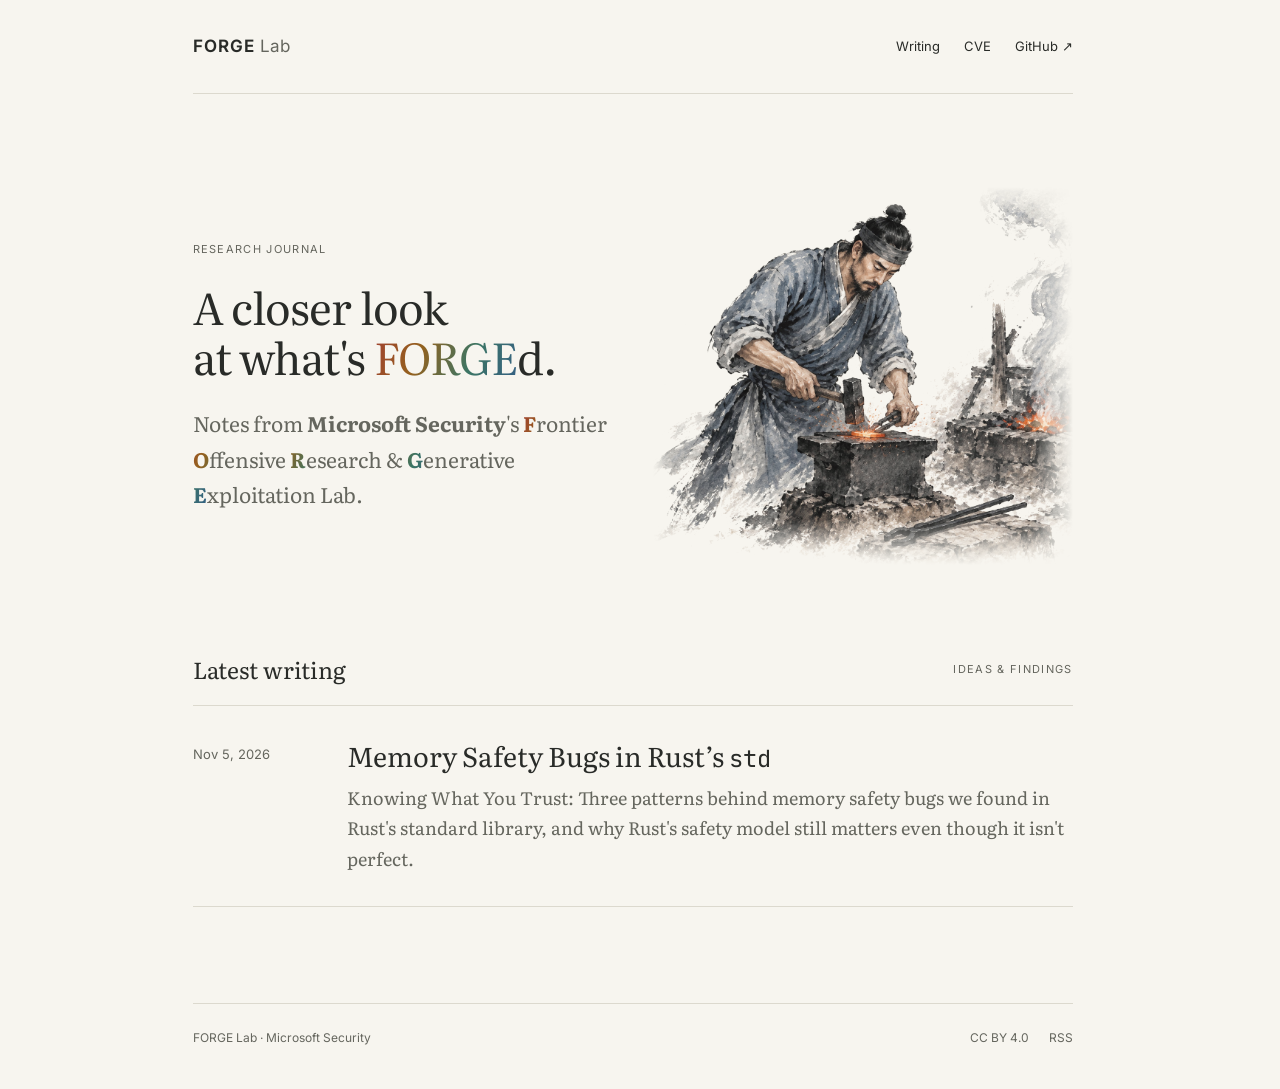
==== index.html @ 56154078 "Publish Hugo blog" ====
<!doctype html><html lang=en-us><head><meta charset=utf-8><meta name=viewport content="width=device-width,initial-scale=1"><title>FORGE Lab</title><meta name=description content="Research notes from Microsoft's Frontier Offensive Research & Generative Exploitation Lab."><link rel=canonical href=https://forge-blog.github.io/><meta property="og:title" content="FORGE Lab"><meta property="og:description" content="Research notes from Microsoft's Frontier Offensive Research & Generative Exploitation Lab."><meta property="og:type" content="website"><meta property="og:url" content="https://forge-blog.github.io/"><meta property="og:site_name" content="FORGE Lab"><meta property="og:image" content="https://forge-blog.github.io/images/forge.png"><meta property="og:image:type" content="image/png"><meta property="og:image:width" content="1200"><meta property="og:image:height" content="630"><meta property="og:image:alt" content="Colorful FORGE lettering beside an ink-and-wash painting of an artisan forging glowing metal."><meta name=twitter:card content="summary_large_image"><meta name=twitter:title content="FORGE Lab"><meta name=twitter:description content="Research notes from Microsoft's Frontier Offensive Research & Generative Exploitation Lab."><meta name=twitter:image content="https://forge-blog.github.io/images/forge.png"><meta name=twitter:image:alt content="Colorful FORGE lettering beside an ink-and-wash painting of an artisan forging glowing metal."><link rel=alternate type=application/rss+xml title="FORGE Lab" href=https://forge-blog.github.io/index.xml><link rel=preload href=/fonts/literata-latin-opsz-normal.woff2 as=font type=font/woff2 crossorigin><link rel=stylesheet href=/css/main.min.133855bdc9a995652f1a53cb645a8c8bb16f726063dc8134429685e6f828b4ff.css integrity="sha256-EzhVvcmplWUvGlPLZFqMi7FvcmBj3IE0QpaF5vgotP8="><meta name=generator content="Hugo 0.168.0"></head><body><a class=skip-link href=#main>Skip to content</a><div class=site><header class=site-header><a class=wordmark href=/ aria-label="FORGE Lab home">FORGE<span> Lab</span></a><nav aria-label="Main navigation"><a href=/posts/>Writing</a>
<a href=https://github.com/microsoft/forge-lab/blob/main/cve/cve.json aria-label="View CVE data on GitHub">CVE</a>
<a href=https://github.com/microsoft/forge-lab>GitHub <span aria-hidden=true>↗</span></a></nav></header><main id=main><section class=intro aria-labelledby=intro-title><div class=intro-copy><p class=eyebrow>Research journal</p><h1 id=intro-title>A closer look<br>at what's <span class=forged-word><span class=forged-accent>FORGE</span>d.</span></h1><p class=lede>Notes from <strong>Microsoft Security</strong>'s <span class=forged-accent>F</span>rontier <span class=forged-accent>O</span>ffensive <span class=forged-accent>R</span>esearch &
<span class=forged-accent>G</span>enerative <span class=forged-accent>E</span>xploitation Lab.</p></div><figure class=hero-artwork><div class=hero-artwork-frame data-ink-landscape><div class=forge-canvas><img class=forge-original src=/images/goryeo-forge-cutout_hu_98c9d7e5db81b15.webp srcset="/images/goryeo-forge-cutout_hu_98c9d7e5db81b15.webp 880w, /images/goryeo-forge-cutout_hu_d5f578030ef8feab.webp 1536w" sizes="(max-width: 600px) calc(135vw - 64.8px), (max-width: 760px) calc(135vw - 108px), (max-width: 960px) calc(67.5vw - 81px), 567px" width=1536 height=1024 alt="Goryeo-inspired ink-and-wash illustration of an artisan forging glowing metal beside a charcoal hearth." fetchpriority=high><div class=forge-scene aria-hidden=true><img class="forge-piece forge-piece-paper" src=/images/forge-cutout-layers/paper.acbd1e7e05901ce9d7af4a3ba81d753b1b2687f3eb4ee0a9e3a350464bcfe10c.webp width=1536 height=1024 alt data-depth=0 data-turn=0 data-ease=180 style="transform-origin:50% 50%" draggable=false>
<img class="forge-piece forge-piece-smoke" src=/images/forge-cutout-layers/smoke.20034c106d60c0d6a7ec66d412ad4ab4d5e51dcc7a03ff9589fec0efef9fb79c.webp width=1536 height=1024 alt data-depth=20 data-turn=-4 data-ease=560 style="transform-origin:80% 60%" draggable=false>
<img class="forge-piece forge-piece-hearth" src=/images/forge-cutout-layers/hearth.9763e409f0b742df9ee49e53575b55c272ff609d99c4b0514ec3165b95b27393.webp width=1536 height=1024 alt data-depth=2 data-turn=0 data-ease=200 style="transform-origin:80% 70%" draggable=false>
<img class="forge-piece forge-piece-foreground" src=/images/forge-cutout-layers/foreground.7bf519e1259902a5a5decfe9044cb2b8ff9ede3532ffd55ca2c9fefbaf793695.webp width=1536 height=1024 alt data-depth=4 data-turn=0.2 data-ease=160 style="transform-origin:52% 85%" draggable=false><div class=forge-rig data-depth=3 data-turn=0.4 data-ease=220 style="transform-origin:39% 70%"><img class="forge-piece forge-piece-artisan" src=/images/forge-cutout-layers/artisan.19609eb313fe0c6171b5fff6ccab23105f4fe3c1727af1dad358687d56bac697.webp width=1536 height=1024 alt data-depth=0 data-turn=0 data-ease=95 style="transform-origin:36.85% 53.5%" draggable=false>
<img class="forge-piece forge-piece-hammer-underpaint" src=/images/forge-cutout-layers/hammer-underpaint.c1f389c34bd3b0f27e4aceddc502bada90993a6366d7aab672c4b686193d6135.webp width=1536 height=1024 alt data-depth=0 data-turn=0 data-ease=95 style="transform-origin:36.85% 53.5%" draggable=false>
<img class="forge-piece forge-piece-hammer" src=/images/forge-cutout-layers/hammer.189d9d5e3720ab8bb010acb61f63e65cf7b594b8d000cc62c3085c32be4caf27.webp width=1536 height=1024 alt data-depth=0 data-turn=24 data-ease=95 style="transform-origin:36.85% 53.5%" draggable=false></div></div><svg class="forge-layers" viewBox="0 0 1536 1024" aria-hidden="true"><defs><radialGradient id="forge-heat"><stop stop-color="#f8b25b" stop-opacity=".5"/><stop offset="1" stop-color="#df7134" stop-opacity="0"/></radialGradient><linearGradient id="forge-flame-wash" x1="0" y1="1" x2="0" y2="0"><stop stop-color="#f8d28a" stop-opacity=".85"/><stop offset=".45" stop-color="#e99445" stop-opacity=".7"/><stop offset="1" stop-color="#b35c34" stop-opacity=".15"/></linearGradient></defs><g data-depth="2"><g class="forge-heat"><ellipse cx="756" cy="671" rx="84" ry="28" fill="url(#forge-heat)"/><ellipse cx="1223" cy="643" rx="96" ry="45" fill="url(#forge-heat)"/></g><g class="forge-flames" fill="url(#forge-flame-wash)"><path class="forge-flame" d="M1178 652c-15-13-3-24 0-33s-3-15-2-22c18 14 8 23 14 32s11 16 6 24z" style="transform-origin:1187px 652px"/><path class="forge-flame" d="M1202 653c-15-23 19-28 7-59 25 21 3 33 15 43 3-7 9-10 10-19 13 22 3 31-4 37z" style="transform-origin:1217px 653px"/><path class="forge-flame" d="M1240 652c-8-16 17-22 9-42 23 19 1 31 16 42z" style="transform-origin:1252px 652px"/></g></g><g data-depth="24" data-drift="-1.2"><g class="forge-smoke" fill="none" stroke="#847e70" stroke-linecap="round"><path d="M1242 560c-24-33 33-49 14-83s-25-37-4-67" stroke-width="7" opacity=".14"/><path d="M1262 551c19-33-10-47 8-77s26-35 16-59" stroke-width="4" opacity=".12"/></g></g><g data-depth="32" data-drift="-1.5"><g class="forge-sparks" fill="#c96f35"><circle cx="776" cy="633" r="3" opacity=".75"/><circle cx="802" cy="611" r="2.5" opacity=".65"/><circle cx="828" cy="586" r="2" opacity=".6"/><circle cx="734" cy="621" r="2" opacity=".55"/><circle cx="1195" cy="604" r="2.5" opacity=".65"/><circle cx="1239" cy="586" r="2" opacity=".6"/></g></g><g data-depth="4" data-turn=".2" data-ease="160" style="transform-origin:52% 85%"><ellipse class="forge-strike-flash" cx="756" cy="671" rx="76" ry="35" fill="url(#forge-heat)"/><g class="forge-burst" stroke-linecap="round"/></g></svg></div></div></figure></section><section class=writing aria-labelledby=writing-title><div class=section-heading><h2 id=writing-title>Latest writing</h2><span class=eyebrow>Ideas & findings</span></div><ul class=post-list><li><time datetime=2026-11-05>Nov 5, 2026</time><div><h2><a href=/posts/rust-std-memory-safety/>Memory Safety Bugs in Rust’s <code>std</code></a></h2><p>Knowing What You Trust: Three patterns behind memory safety bugs we found in Rust's standard library, and why Rust's safety model still matters even though it isn't perfect.</p></div></li></ul></section><script src=/js/ink-landscape.min.88a31b642de6fbfcbd6294afa0492c24c23c09e62ae69a5534d155561a08fcb4.js integrity="sha256-iKMbZC3m+/y9YpSvoEksJMI8CeYq5ppVNNFVVhoI/LQ=" defer></script></main><footer class=site-footer><span>FORGE Lab <span aria-hidden=true>·</span> Microsoft Security</span><div><a href=https://github.com/microsoft/forge-lab/blob/main/LICENSE>CC BY 4.0</a>
<a href=/index.xml>RSS</a></div></footer></div></body></html>
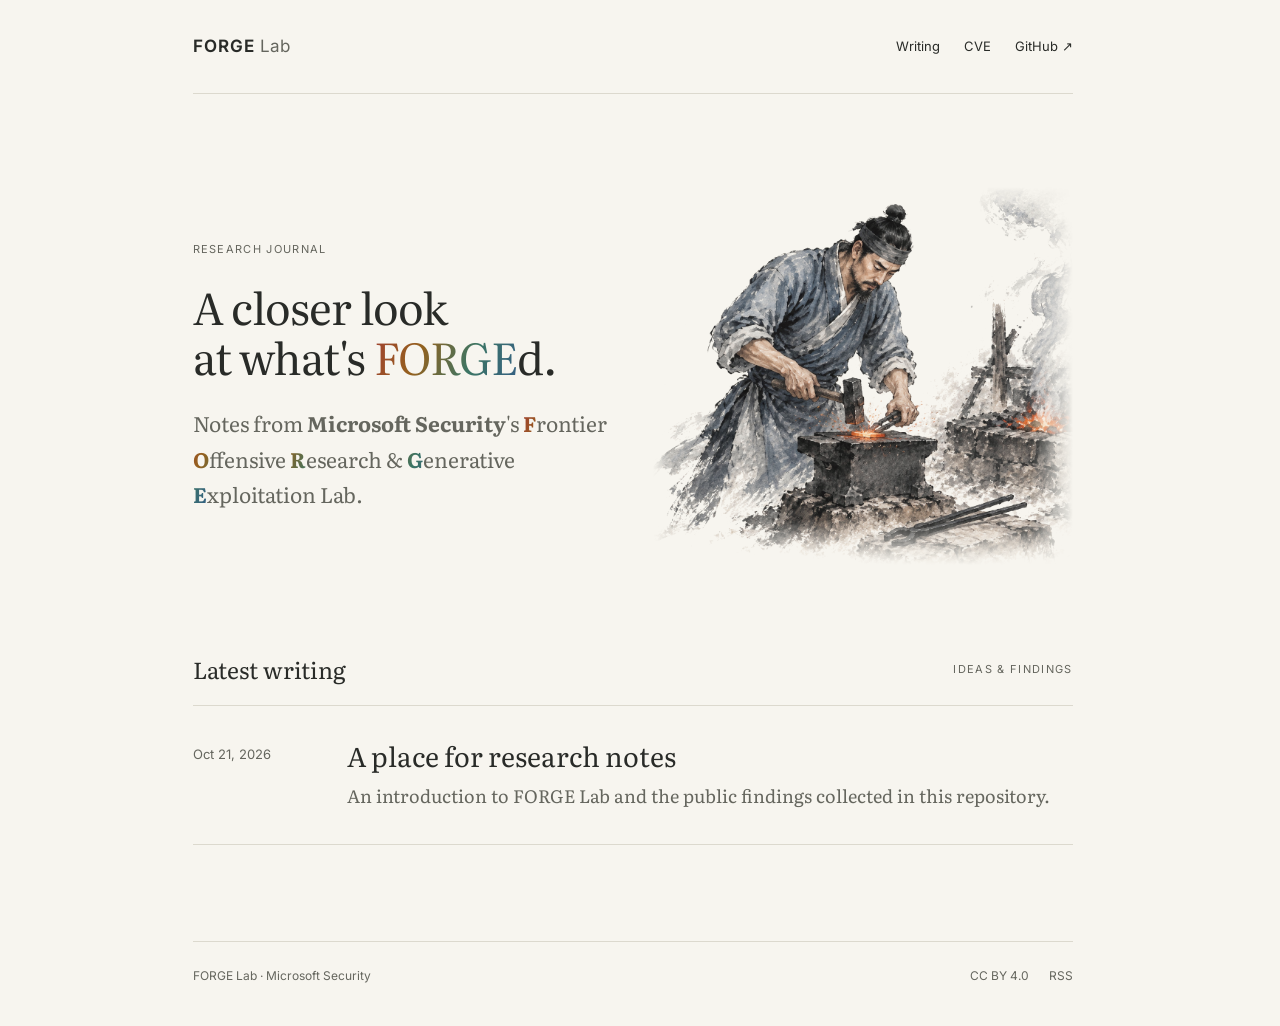
==== commit 3c4f9502: "Publish Hugo blog" ====
--- a/index.html
+++ b/index.html
@@ -1,4 +1,4 @@
-<!doctype html><html lang=en-us><head><meta charset=utf-8><meta name=viewport content="width=device-width,initial-scale=1"><title>FORGE Lab</title><meta name=description content="Research notes from Microsoft's Frontier Offensive Research & Generative Exploitation Lab."><link rel=canonical href=https://forge-blog.github.io/><meta property="og:title" content="FORGE Lab"><meta property="og:description" content="Research notes from Microsoft's Frontier Offensive Research & Generative Exploitation Lab."><meta property="og:type" content="website"><meta property="og:url" content="https://forge-blog.github.io/"><meta property="og:site_name" content="FORGE Lab"><meta property="og:image" content="https://forge-blog.github.io/images/forge.png"><meta property="og:image:type" content="image/png"><meta property="og:image:width" content="1200"><meta property="og:image:height" content="630"><meta property="og:image:alt" content="Colorful FORGE lettering beside an ink-and-wash painting of an artisan forging glowing metal."><meta name=twitter:card content="summary_large_image"><meta name=twitter:title content="FORGE Lab"><meta name=twitter:description content="Research notes from Microsoft's Frontier Offensive Research & Generative Exploitation Lab."><meta name=twitter:image content="https://forge-blog.github.io/images/forge.png"><meta name=twitter:image:alt content="Colorful FORGE lettering beside an ink-and-wash painting of an artisan forging glowing metal."><link rel=alternate type=application/rss+xml title="FORGE Lab" href=https://forge-blog.github.io/index.xml><link rel=preload href=/fonts/literata-latin-opsz-normal.woff2 as=font type=font/woff2 crossorigin><link rel=stylesheet href=/css/main.min.133855bdc9a995652f1a53cb645a8c8bb16f726063dc8134429685e6f828b4ff.css integrity="sha256-EzhVvcmplWUvGlPLZFqMi7FvcmBj3IE0QpaF5vgotP8="><meta name=generator content="Hugo 0.168.0"></head><body><a class=skip-link href=#main>Skip to content</a><div class=site><header class=site-header><a class=wordmark href=/ aria-label="FORGE Lab home">FORGE<span> Lab</span></a><nav aria-label="Main navigation"><a href=/posts/>Writing</a>
+<!doctype html><html lang=en-us><head><meta charset=utf-8><meta name=viewport content="width=device-width,initial-scale=1"><title>FORGE Lab</title><meta name=description content="Research notes from Microsoft's Frontier Offensive Research & Generative Exploitation Lab."><link rel=canonical href=https://forge-blog.github.io/><link rel=icon href=/favicon.ico sizes="16x16 32x32 48x48"><link rel=icon href=/favicon.svg type=image/svg+xml sizes=any><meta property="og:title" content="FORGE Lab"><meta property="og:description" content="Research notes from Microsoft's Frontier Offensive Research & Generative Exploitation Lab."><meta property="og:type" content="website"><meta property="og:url" content="https://forge-blog.github.io/"><meta property="og:site_name" content="FORGE Lab"><meta property="og:image" content="https://forge-blog.github.io/images/forge.png"><meta property="og:image:type" content="image/png"><meta property="og:image:width" content="1200"><meta property="og:image:height" content="630"><meta property="og:image:alt" content="Colorful FORGE lettering beside an ink-and-wash painting of an artisan forging glowing metal."><meta name=twitter:card content="summary_large_image"><meta name=twitter:title content="FORGE Lab"><meta name=twitter:description content="Research notes from Microsoft's Frontier Offensive Research & Generative Exploitation Lab."><meta name=twitter:image content="https://forge-blog.github.io/images/forge.png"><meta name=twitter:image:alt content="Colorful FORGE lettering beside an ink-and-wash painting of an artisan forging glowing metal."><link rel=alternate type=application/rss+xml title="FORGE Lab" href=https://forge-blog.github.io/index.xml><link rel=preload href=/fonts/literata-latin-opsz-normal.woff2 as=font type=font/woff2 crossorigin><link rel=stylesheet href=/css/main.min.133855bdc9a995652f1a53cb645a8c8bb16f726063dc8134429685e6f828b4ff.css integrity="sha256-EzhVvcmplWUvGlPLZFqMi7FvcmBj3IE0QpaF5vgotP8="><meta name=generator content="Hugo 0.168.0"></head><body><a class=skip-link href=#main>Skip to content</a><div class=site><header class=site-header><a class=wordmark href=/ aria-label="FORGE Lab home">FORGE<span> Lab</span></a><nav aria-label="Main navigation"><a href=/posts/>Writing</a>
 <a href=https://github.com/microsoft/forge-lab/blob/main/cve/cve.json aria-label="View CVE data on GitHub">CVE</a>
 <a href=https://github.com/microsoft/forge-lab>GitHub <span aria-hidden=true>↗</span></a></nav></header><main id=main><section class=intro aria-labelledby=intro-title><div class=intro-copy><p class=eyebrow>Research journal</p><h1 id=intro-title>A closer look<br>at what's <span class=forged-word><span class=forged-accent>FORGE</span>d.</span></h1><p class=lede>Notes from <strong>Microsoft Security</strong>'s <span class=forged-accent>F</span>rontier <span class=forged-accent>O</span>ffensive <span class=forged-accent>R</span>esearch &
 <span class=forged-accent>G</span>enerative <span class=forged-accent>E</span>xploitation Lab.</p></div><figure class=hero-artwork><div class=hero-artwork-frame data-ink-landscape><div class=forge-canvas><img class=forge-original src=/images/goryeo-forge-cutout_hu_98c9d7e5db81b15.webp srcset="/images/goryeo-forge-cutout_hu_98c9d7e5db81b15.webp 880w, /images/goryeo-forge-cutout_hu_d5f578030ef8feab.webp 1536w" sizes="(max-width: 600px) calc(135vw - 64.8px), (max-width: 760px) calc(135vw - 108px), (max-width: 960px) calc(67.5vw - 81px), 567px" width=1536 height=1024 alt="Goryeo-inspired ink-and-wash illustration of an artisan forging glowing metal beside a charcoal hearth." fetchpriority=high><div class=forge-scene aria-hidden=true><img class="forge-piece forge-piece-paper" src=/images/forge-cutout-layers/paper.acbd1e7e05901ce9d7af4a3ba81d753b1b2687f3eb4ee0a9e3a350464bcfe10c.webp width=1536 height=1024 alt data-depth=0 data-turn=0 data-ease=180 style="transform-origin:50% 50%" draggable=false>
@@ -6,5 +6,5 @@
 <img class="forge-piece forge-piece-hearth" src=/images/forge-cutout-layers/hearth.9763e409f0b742df9ee49e53575b55c272ff609d99c4b0514ec3165b95b27393.webp width=1536 height=1024 alt data-depth=2 data-turn=0 data-ease=200 style="transform-origin:80% 70%" draggable=false>
 <img class="forge-piece forge-piece-foreground" src=/images/forge-cutout-layers/foreground.7bf519e1259902a5a5decfe9044cb2b8ff9ede3532ffd55ca2c9fefbaf793695.webp width=1536 height=1024 alt data-depth=4 data-turn=0.2 data-ease=160 style="transform-origin:52% 85%" draggable=false><div class=forge-rig data-depth=3 data-turn=0.4 data-ease=220 style="transform-origin:39% 70%"><img class="forge-piece forge-piece-artisan" src=/images/forge-cutout-layers/artisan.19609eb313fe0c6171b5fff6ccab23105f4fe3c1727af1dad358687d56bac697.webp width=1536 height=1024 alt data-depth=0 data-turn=0 data-ease=95 style="transform-origin:36.85% 53.5%" draggable=false>
 <img class="forge-piece forge-piece-hammer-underpaint" src=/images/forge-cutout-layers/hammer-underpaint.c1f389c34bd3b0f27e4aceddc502bada90993a6366d7aab672c4b686193d6135.webp width=1536 height=1024 alt data-depth=0 data-turn=0 data-ease=95 style="transform-origin:36.85% 53.5%" draggable=false>
-<img class="forge-piece forge-piece-hammer" src=/images/forge-cutout-layers/hammer.189d9d5e3720ab8bb010acb61f63e65cf7b594b8d000cc62c3085c32be4caf27.webp width=1536 height=1024 alt data-depth=0 data-turn=24 data-ease=95 style="transform-origin:36.85% 53.5%" draggable=false></div></div><svg class="forge-layers" viewBox="0 0 1536 1024" aria-hidden="true"><defs><radialGradient id="forge-heat"><stop stop-color="#f8b25b" stop-opacity=".5"/><stop offset="1" stop-color="#df7134" stop-opacity="0"/></radialGradient><linearGradient id="forge-flame-wash" x1="0" y1="1" x2="0" y2="0"><stop stop-color="#f8d28a" stop-opacity=".85"/><stop offset=".45" stop-color="#e99445" stop-opacity=".7"/><stop offset="1" stop-color="#b35c34" stop-opacity=".15"/></linearGradient></defs><g data-depth="2"><g class="forge-heat"><ellipse cx="756" cy="671" rx="84" ry="28" fill="url(#forge-heat)"/><ellipse cx="1223" cy="643" rx="96" ry="45" fill="url(#forge-heat)"/></g><g class="forge-flames" fill="url(#forge-flame-wash)"><path class="forge-flame" d="M1178 652c-15-13-3-24 0-33s-3-15-2-22c18 14 8 23 14 32s11 16 6 24z" style="transform-origin:1187px 652px"/><path class="forge-flame" d="M1202 653c-15-23 19-28 7-59 25 21 3 33 15 43 3-7 9-10 10-19 13 22 3 31-4 37z" style="transform-origin:1217px 653px"/><path class="forge-flame" d="M1240 652c-8-16 17-22 9-42 23 19 1 31 16 42z" style="transform-origin:1252px 652px"/></g></g><g data-depth="24" data-drift="-1.2"><g class="forge-smoke" fill="none" stroke="#847e70" stroke-linecap="round"><path d="M1242 560c-24-33 33-49 14-83s-25-37-4-67" stroke-width="7" opacity=".14"/><path d="M1262 551c19-33-10-47 8-77s26-35 16-59" stroke-width="4" opacity=".12"/></g></g><g data-depth="32" data-drift="-1.5"><g class="forge-sparks" fill="#c96f35"><circle cx="776" cy="633" r="3" opacity=".75"/><circle cx="802" cy="611" r="2.5" opacity=".65"/><circle cx="828" cy="586" r="2" opacity=".6"/><circle cx="734" cy="621" r="2" opacity=".55"/><circle cx="1195" cy="604" r="2.5" opacity=".65"/><circle cx="1239" cy="586" r="2" opacity=".6"/></g></g><g data-depth="4" data-turn=".2" data-ease="160" style="transform-origin:52% 85%"><ellipse class="forge-strike-flash" cx="756" cy="671" rx="76" ry="35" fill="url(#forge-heat)"/><g class="forge-burst" stroke-linecap="round"/></g></svg></div></div></figure></section><section class=writing aria-labelledby=writing-title><div class=section-heading><h2 id=writing-title>Latest writing</h2><span class=eyebrow>Ideas & findings</span></div><ul class=post-list><li><time datetime=2026-11-05>Nov 5, 2026</time><div><h2><a href=/posts/rust-std-memory-safety/>Memory Safety Bugs in Rust’s <code>std</code></a></h2><p>Knowing What You Trust: Three patterns behind memory safety bugs we found in Rust's standard library, and why Rust's safety model still matters even though it isn't perfect.</p></div></li></ul></section><script src=/js/ink-landscape.min.88a31b642de6fbfcbd6294afa0492c24c23c09e62ae69a5534d155561a08fcb4.js integrity="sha256-iKMbZC3m+/y9YpSvoEksJMI8CeYq5ppVNNFVVhoI/LQ=" defer></script></main><footer class=site-footer><span>FORGE Lab <span aria-hidden=true>·</span> Microsoft Security</span><div><a href=https://github.com/microsoft/forge-lab/blob/main/LICENSE>CC BY 4.0</a>
+<img class="forge-piece forge-piece-hammer" src=/images/forge-cutout-layers/hammer.189d9d5e3720ab8bb010acb61f63e65cf7b594b8d000cc62c3085c32be4caf27.webp width=1536 height=1024 alt data-depth=0 data-turn=24 data-ease=95 style="transform-origin:36.85% 53.5%" draggable=false></div></div><svg class="forge-layers" viewBox="0 0 1536 1024" aria-hidden="true"><defs><radialGradient id="forge-heat"><stop stop-color="#f8b25b" stop-opacity=".5"/><stop offset="1" stop-color="#df7134" stop-opacity="0"/></radialGradient><linearGradient id="forge-flame-wash" x1="0" y1="1" x2="0" y2="0"><stop stop-color="#f8d28a" stop-opacity=".85"/><stop offset=".45" stop-color="#e99445" stop-opacity=".7"/><stop offset="1" stop-color="#b35c34" stop-opacity=".15"/></linearGradient></defs><g data-depth="2"><g class="forge-heat"><ellipse cx="756" cy="671" rx="84" ry="28" fill="url(#forge-heat)"/><ellipse cx="1223" cy="643" rx="96" ry="45" fill="url(#forge-heat)"/></g><g class="forge-flames" fill="url(#forge-flame-wash)"><path class="forge-flame" d="M1178 652c-15-13-3-24 0-33s-3-15-2-22c18 14 8 23 14 32s11 16 6 24z" style="transform-origin:1187px 652px"/><path class="forge-flame" d="M1202 653c-15-23 19-28 7-59 25 21 3 33 15 43 3-7 9-10 10-19 13 22 3 31-4 37z" style="transform-origin:1217px 653px"/><path class="forge-flame" d="M1240 652c-8-16 17-22 9-42 23 19 1 31 16 42z" style="transform-origin:1252px 652px"/></g></g><g data-depth="24" data-drift="-1.2"><g class="forge-smoke" fill="none" stroke="#847e70" stroke-linecap="round"><path d="M1242 560c-24-33 33-49 14-83s-25-37-4-67" stroke-width="7" opacity=".14"/><path d="M1262 551c19-33-10-47 8-77s26-35 16-59" stroke-width="4" opacity=".12"/></g></g><g data-depth="32" data-drift="-1.5"><g class="forge-sparks" fill="#c96f35"><circle cx="776" cy="633" r="3" opacity=".75"/><circle cx="802" cy="611" r="2.5" opacity=".65"/><circle cx="828" cy="586" r="2" opacity=".6"/><circle cx="734" cy="621" r="2" opacity=".55"/><circle cx="1195" cy="604" r="2.5" opacity=".65"/><circle cx="1239" cy="586" r="2" opacity=".6"/></g></g><g data-depth="4" data-turn=".2" data-ease="160" style="transform-origin:52% 85%"><ellipse class="forge-strike-flash" cx="756" cy="671" rx="76" ry="35" fill="url(#forge-heat)"/><g class="forge-burst" stroke-linecap="round"/></g></svg></div></div></figure></section><section class=writing aria-labelledby=writing-title><div class=section-heading><h2 id=writing-title>Latest writing</h2><span class=eyebrow>Ideas & findings</span></div><ul class=post-list><li><time datetime=2026-10-21>Oct 21, 2026</time><div><h2><a href=/posts/welcome/>A place for research notes</a></h2><p>An introduction to FORGE Lab and the public findings collected in this repository.</p></div></li></ul></section><script src=/js/ink-landscape.min.88a31b642de6fbfcbd6294afa0492c24c23c09e62ae69a5534d155561a08fcb4.js integrity="sha256-iKMbZC3m+/y9YpSvoEksJMI8CeYq5ppVNNFVVhoI/LQ=" defer></script></main><footer class=site-footer><span>FORGE Lab <span aria-hidden=true>·</span> Microsoft Security</span><div><a href=https://github.com/microsoft/forge-lab/blob/main/LICENSE>CC BY 4.0</a>
 <a href=/index.xml>RSS</a></div></footer></div></body></html>
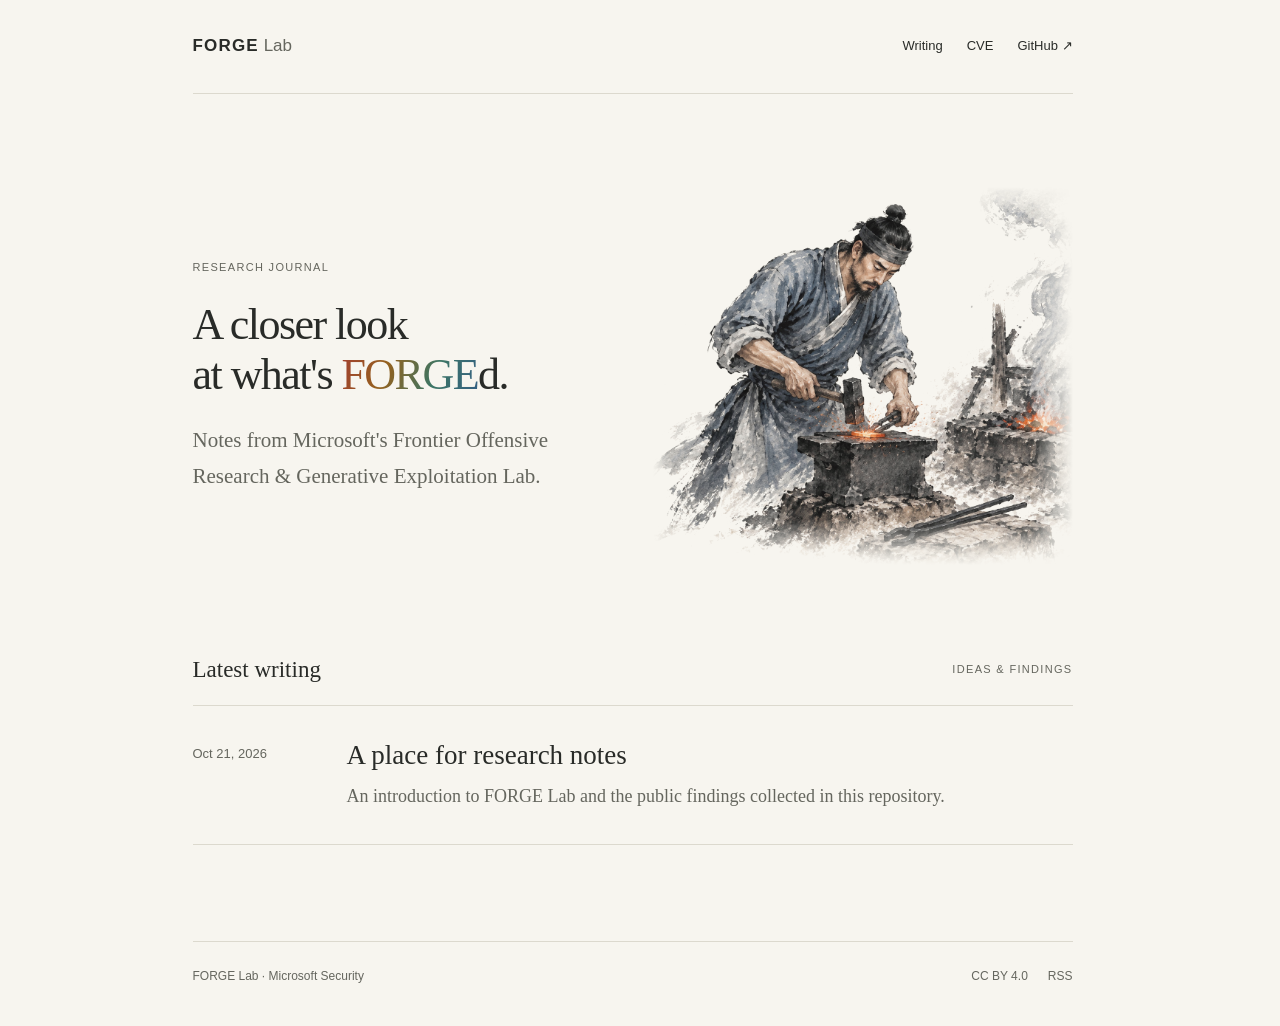
==== commit f381f4f7: "Publish Hugo blog" ====
--- a/index.html
+++ b/index.html
@@ -1,7 +1,7 @@
-<!doctype html><html lang=en-us><head><meta charset=utf-8><meta name=viewport content="width=device-width,initial-scale=1"><title>FORGE Lab</title><meta name=description content="Research notes from Microsoft's Frontier Offensive Research & Generative Exploitation Lab."><link rel=canonical href=https://forge-blog.github.io/><link rel=icon href=/favicon.ico sizes="16x16 32x32 48x48"><link rel=icon href=/favicon.svg type=image/svg+xml sizes=any><meta property="og:title" content="FORGE Lab"><meta property="og:description" content="Research notes from Microsoft's Frontier Offensive Research & Generative Exploitation Lab."><meta property="og:type" content="website"><meta property="og:url" content="https://forge-blog.github.io/"><meta property="og:site_name" content="FORGE Lab"><meta property="og:image" content="https://forge-blog.github.io/images/forge.png"><meta property="og:image:type" content="image/png"><meta property="og:image:width" content="1200"><meta property="og:image:height" content="630"><meta property="og:image:alt" content="Colorful FORGE lettering beside an ink-and-wash painting of an artisan forging glowing metal."><meta name=twitter:card content="summary_large_image"><meta name=twitter:title content="FORGE Lab"><meta name=twitter:description content="Research notes from Microsoft's Frontier Offensive Research & Generative Exploitation Lab."><meta name=twitter:image content="https://forge-blog.github.io/images/forge.png"><meta name=twitter:image:alt content="Colorful FORGE lettering beside an ink-and-wash painting of an artisan forging glowing metal."><link rel=alternate type=application/rss+xml title="FORGE Lab" href=https://forge-blog.github.io/index.xml><link rel=preload href=/fonts/literata-latin-opsz-normal.woff2 as=font type=font/woff2 crossorigin><link rel=stylesheet href=/css/main.min.133855bdc9a995652f1a53cb645a8c8bb16f726063dc8134429685e6f828b4ff.css integrity="sha256-EzhVvcmplWUvGlPLZFqMi7FvcmBj3IE0QpaF5vgotP8="><meta name=generator content="Hugo 0.168.0"></head><body><a class=skip-link href=#main>Skip to content</a><div class=site><header class=site-header><a class=wordmark href=/ aria-label="FORGE Lab home">FORGE<span> Lab</span></a><nav aria-label="Main navigation"><a href=/posts/>Writing</a>
+<!doctype html><html lang=en-us><head><meta charset=utf-8><meta name=viewport content="width=device-width,initial-scale=1"><title>FORGE Lab</title><meta name=description content="Research notes from Microsoft's Frontier Offensive Research & Generative Exploitation Lab."><link rel=canonical href=https://forge-blog.github.io/><link rel=alternate type=application/rss+xml title="FORGE Lab" href=https://forge-blog.github.io/index.xml><link rel=stylesheet href=/css/main.min.219016a015bd3dca916d922e9a66d3ca8cc1c7c65d5aaafb081655d4c695a2ee.css integrity="sha256-IZAWoBW9PcqRbZIummbTyozBx8ZdWqr7CBZV1MaVou4="><meta name=generator content="Hugo 0.168.0"></head><body><a class=skip-link href=#main>Skip to content</a><div class=site><header class=site-header><a class=wordmark href=/ aria-label="FORGE Lab home">FORGE<span> Lab</span></a><nav aria-label="Main navigation"><a href=/posts/>Writing</a>
 <a href=https://github.com/microsoft/forge-lab/blob/main/cve/cve.json aria-label="View CVE data on GitHub">CVE</a>
-<a href=https://github.com/microsoft/forge-lab>GitHub <span aria-hidden=true>↗</span></a></nav></header><main id=main><section class=intro aria-labelledby=intro-title><div class=intro-copy><p class=eyebrow>Research journal</p><h1 id=intro-title>A closer look<br>at what's <span class=forged-word><span class=forged-accent>FORGE</span>d.</span></h1><p class=lede>Notes from <strong>Microsoft Security</strong>'s <span class=forged-accent>F</span>rontier <span class=forged-accent>O</span>ffensive <span class=forged-accent>R</span>esearch &
-<span class=forged-accent>G</span>enerative <span class=forged-accent>E</span>xploitation Lab.</p></div><figure class=hero-artwork><div class=hero-artwork-frame data-ink-landscape><div class=forge-canvas><img class=forge-original src=/images/goryeo-forge-cutout_hu_98c9d7e5db81b15.webp srcset="/images/goryeo-forge-cutout_hu_98c9d7e5db81b15.webp 880w, /images/goryeo-forge-cutout_hu_d5f578030ef8feab.webp 1536w" sizes="(max-width: 600px) calc(135vw - 64.8px), (max-width: 760px) calc(135vw - 108px), (max-width: 960px) calc(67.5vw - 81px), 567px" width=1536 height=1024 alt="Goryeo-inspired ink-and-wash illustration of an artisan forging glowing metal beside a charcoal hearth." fetchpriority=high><div class=forge-scene aria-hidden=true><img class="forge-piece forge-piece-paper" src=/images/forge-cutout-layers/paper.acbd1e7e05901ce9d7af4a3ba81d753b1b2687f3eb4ee0a9e3a350464bcfe10c.webp width=1536 height=1024 alt data-depth=0 data-turn=0 data-ease=180 style="transform-origin:50% 50%" draggable=false>
+<a href=https://github.com/microsoft/forge-lab>GitHub <span aria-hidden=true>↗</span></a></nav></header><main id=main><section class=intro aria-labelledby=intro-title><div class=intro-copy><p class=eyebrow>Research journal</p><h1 id=intro-title>A closer look<br>at what's <span class=forged-word><span class=forged-accent>FORGE</span>d.</span></h1><p class=lede>Notes from Microsoft's Frontier Offensive Research &
+Generative Exploitation Lab.</p></div><figure class=hero-artwork><div class=hero-artwork-frame data-ink-landscape><div class=forge-canvas><img class=forge-original src=/images/goryeo-forge-cutout_hu_98c9d7e5db81b15.webp srcset="/images/goryeo-forge-cutout_hu_98c9d7e5db81b15.webp 880w, /images/goryeo-forge-cutout_hu_d5f578030ef8feab.webp 1536w" sizes="(max-width: 600px) calc(135vw - 64.8px), (max-width: 760px) calc(135vw - 108px), (max-width: 960px) calc(67.5vw - 81px), 567px" width=1536 height=1024 alt="Goryeo-inspired ink-and-wash illustration of an artisan forging glowing metal beside a charcoal hearth." fetchpriority=high><div class=forge-scene aria-hidden=true><img class="forge-piece forge-piece-paper" src=/images/forge-cutout-layers/paper.acbd1e7e05901ce9d7af4a3ba81d753b1b2687f3eb4ee0a9e3a350464bcfe10c.webp width=1536 height=1024 alt data-depth=0 data-turn=0 data-ease=180 style="transform-origin:50% 50%" draggable=false>
 <img class="forge-piece forge-piece-smoke" src=/images/forge-cutout-layers/smoke.20034c106d60c0d6a7ec66d412ad4ab4d5e51dcc7a03ff9589fec0efef9fb79c.webp width=1536 height=1024 alt data-depth=20 data-turn=-4 data-ease=560 style="transform-origin:80% 60%" draggable=false>
 <img class="forge-piece forge-piece-hearth" src=/images/forge-cutout-layers/hearth.9763e409f0b742df9ee49e53575b55c272ff609d99c4b0514ec3165b95b27393.webp width=1536 height=1024 alt data-depth=2 data-turn=0 data-ease=200 style="transform-origin:80% 70%" draggable=false>
 <img class="forge-piece forge-piece-foreground" src=/images/forge-cutout-layers/foreground.7bf519e1259902a5a5decfe9044cb2b8ff9ede3532ffd55ca2c9fefbaf793695.webp width=1536 height=1024 alt data-depth=4 data-turn=0.2 data-ease=160 style="transform-origin:52% 85%" draggable=false><div class=forge-rig data-depth=3 data-turn=0.4 data-ease=220 style="transform-origin:39% 70%"><img class="forge-piece forge-piece-artisan" src=/images/forge-cutout-layers/artisan.19609eb313fe0c6171b5fff6ccab23105f4fe3c1727af1dad358687d56bac697.webp width=1536 height=1024 alt data-depth=0 data-turn=0 data-ease=95 style="transform-origin:36.85% 53.5%" draggable=false>
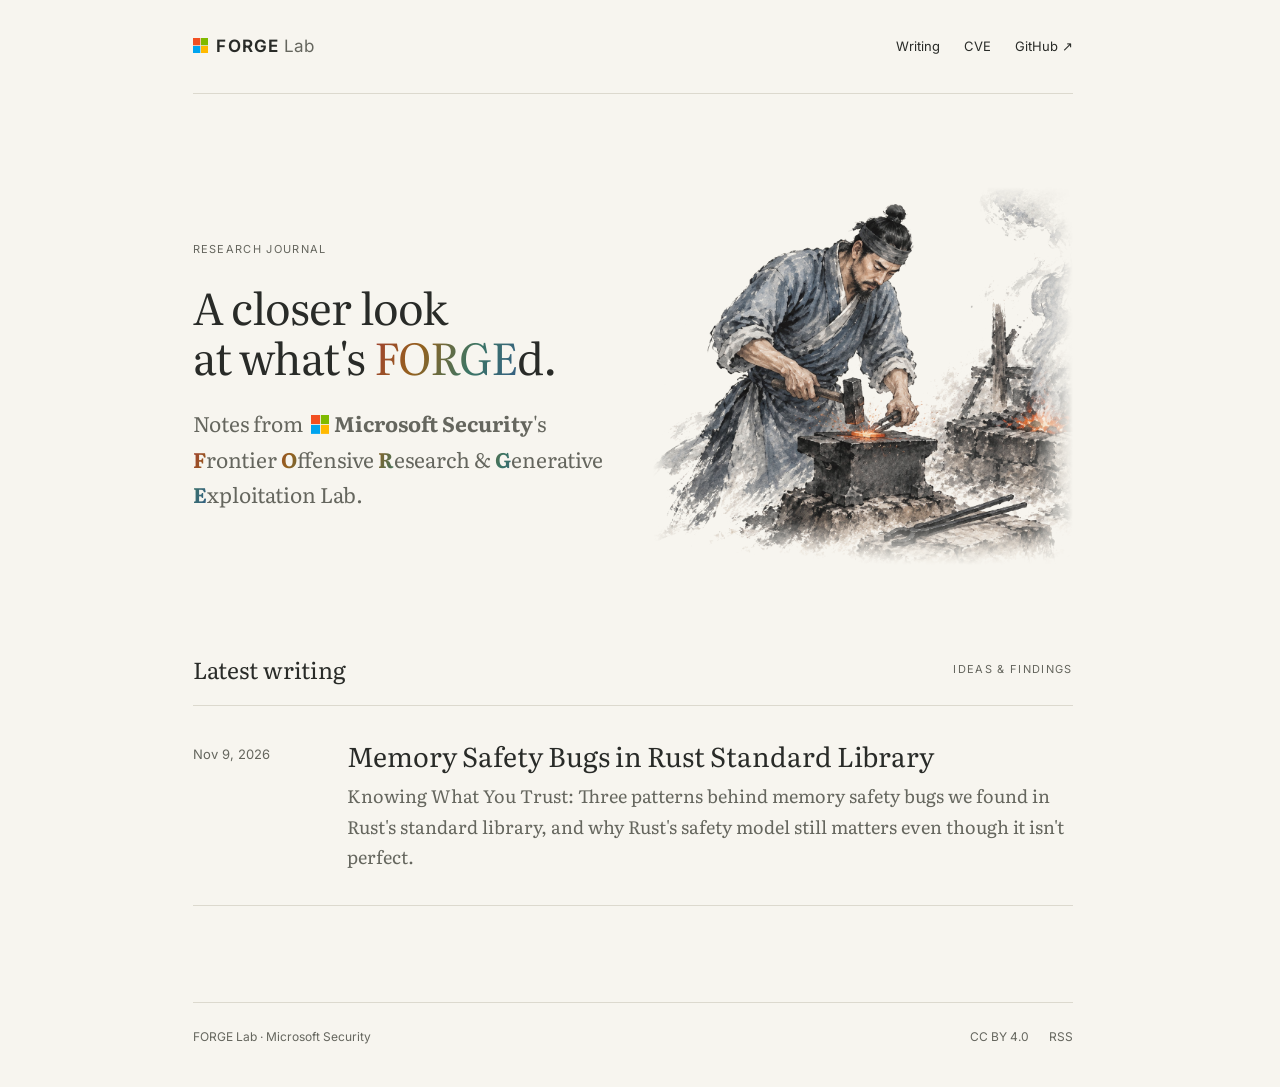
==== commit 06fff37f: "Publish Hugo blog" ====
--- a/index.html
+++ b/index.html
@@ -1,10 +1,11 @@
-<!doctype html><html lang=en-us><head><meta charset=utf-8><meta name=viewport content="width=device-width,initial-scale=1"><title>FORGE Lab</title><meta name=description content="Research notes from Microsoft's Frontier Offensive Research & Generative Exploitation Lab."><link rel=canonical href=https://forge-blog.github.io/><link rel=alternate type=application/rss+xml title="FORGE Lab" href=https://forge-blog.github.io/index.xml><link rel=stylesheet href=/css/main.min.219016a015bd3dca916d922e9a66d3ca8cc1c7c65d5aaafb081655d4c695a2ee.css integrity="sha256-IZAWoBW9PcqRbZIummbTyozBx8ZdWqr7CBZV1MaVou4="><meta name=generator content="Hugo 0.168.0"></head><body><a class=skip-link href=#main>Skip to content</a><div class=site><header class=site-header><a class=wordmark href=/ aria-label="FORGE Lab home">FORGE<span> Lab</span></a><nav aria-label="Main navigation"><a href=/posts/>Writing</a>
+<!doctype html><html lang=en-us><head><meta charset=utf-8><meta name=viewport content="width=device-width,initial-scale=1"><title>FORGE Lab</title><meta name=description content="Research notes from Microsoft's Frontier Offensive Research & Generative Exploitation Lab."><link rel=canonical href=https://forge-blog.github.io/><link rel=icon href=/favicon.ico sizes="16x16 32x32 48x48"><link rel=icon href=/favicon.svg type=image/svg+xml sizes=any><meta property="og:title" content="FORGE Lab"><meta property="og:description" content="Research notes from Microsoft's Frontier Offensive Research & Generative Exploitation Lab."><meta property="og:type" content="website"><meta property="og:url" content="https://forge-blog.github.io/"><meta property="og:site_name" content="FORGE Lab"><meta property="og:image" content="https://forge-blog.github.io/images/forge.png"><meta property="og:image:type" content="image/png"><meta property="og:image:width" content="1200"><meta property="og:image:height" content="630"><meta property="og:image:alt" content="Colorful FORGE lettering beside an ink-and-wash painting of an artisan forging glowing metal."><meta name=twitter:card content="summary_large_image"><meta name=twitter:title content="FORGE Lab"><meta name=twitter:description content="Research notes from Microsoft's Frontier Offensive Research & Generative Exploitation Lab."><meta name=twitter:image content="https://forge-blog.github.io/images/forge.png"><meta name=twitter:image:alt content="Colorful FORGE lettering beside an ink-and-wash painting of an artisan forging glowing metal."><link rel=alternate type=application/rss+xml title="FORGE Lab" href=https://forge-blog.github.io/index.xml><link rel=preload href=/fonts/literata-latin-opsz-normal.woff2 as=font type=font/woff2 crossorigin><link rel=stylesheet href=/css/main.min.6b3446ae4c02c73ff0435b36d918fc8d1e6ddf36005171779b54e2d062aebd97.css integrity="sha256-azRGrkwCxz/wQ1s22Rj8jR5t3zYAUXF3m1Ti0GKuvZc="><meta name=generator content="Hugo 0.168.0"></head><body><a class=skip-link href=#main>Skip to content</a><div class=site><header class=site-header><a class=wordmark href=/ aria-label="FORGE Lab home"><svg class="microsoft-logo" viewBox="0 0 23 23" width="23" height="23" aria-hidden="true" focusable="false"><path fill="#f25022" d="M0 0h11v11H0z"/><path fill="#7fba00" d="M12 0h11v11H12z"/><path fill="#00a4ef" d="M0 12h11v11H0z"/><path fill="#ffb900" d="M12 12h11v11H12z"/></svg>
+FORGE<span> Lab</span></a><nav aria-label="Main navigation"><a href=/posts/>Writing</a>
 <a href=https://github.com/microsoft/forge-lab/blob/main/cve/cve.json aria-label="View CVE data on GitHub">CVE</a>
-<a href=https://github.com/microsoft/forge-lab>GitHub <span aria-hidden=true>↗</span></a></nav></header><main id=main><section class=intro aria-labelledby=intro-title><div class=intro-copy><p class=eyebrow>Research journal</p><h1 id=intro-title>A closer look<br>at what's <span class=forged-word><span class=forged-accent>FORGE</span>d.</span></h1><p class=lede>Notes from Microsoft's Frontier Offensive Research &
-Generative Exploitation Lab.</p></div><figure class=hero-artwork><div class=hero-artwork-frame data-ink-landscape><div class=forge-canvas><img class=forge-original src=/images/goryeo-forge-cutout_hu_98c9d7e5db81b15.webp srcset="/images/goryeo-forge-cutout_hu_98c9d7e5db81b15.webp 880w, /images/goryeo-forge-cutout_hu_d5f578030ef8feab.webp 1536w" sizes="(max-width: 600px) calc(135vw - 64.8px), (max-width: 760px) calc(135vw - 108px), (max-width: 960px) calc(67.5vw - 81px), 567px" width=1536 height=1024 alt="Goryeo-inspired ink-and-wash illustration of an artisan forging glowing metal beside a charcoal hearth." fetchpriority=high><div class=forge-scene aria-hidden=true><img class="forge-piece forge-piece-paper" src=/images/forge-cutout-layers/paper.acbd1e7e05901ce9d7af4a3ba81d753b1b2687f3eb4ee0a9e3a350464bcfe10c.webp width=1536 height=1024 alt data-depth=0 data-turn=0 data-ease=180 style="transform-origin:50% 50%" draggable=false>
+<a href=https://github.com/microsoft/forge-lab>GitHub <span aria-hidden=true>↗</span></a></nav></header><main id=main><section class=intro aria-labelledby=intro-title><div class=intro-copy><p class=eyebrow>Research journal</p><h1 id=intro-title>A closer look<br>at what's <span class=forged-word><span class=forged-accent>FORGE</span>d.</span></h1><p class=lede>Notes from&nbsp;&nbsp;<span class=microsoft-name><svg class="microsoft-logo" viewBox="0 0 23 23" width="23" height="23" aria-hidden="true" focusable="false"><path fill="#f25022" d="M0 0h11v11H0z"/><path fill="#7fba00" d="M12 0h11v11H12z"/><path fill="#00a4ef" d="M0 12h11v11H0z"/><path fill="#ffb900" d="M12 12h11v11H12z"/></svg><strong>Microsoft Security</strong>'s</span> <span class=forged-accent>F</span>rontier <span class=forged-accent>O</span>ffensive <span class=forged-accent>R</span>esearch &
+<span class=forged-accent>G</span>enerative <span class=forged-accent>E</span>xploitation Lab.</p></div><figure class=hero-artwork><div class=hero-artwork-frame data-ink-landscape><div class=forge-canvas><img class=forge-original src=/images/goryeo-forge-cutout_hu_98c9d7e5db81b15.webp srcset="/images/goryeo-forge-cutout_hu_98c9d7e5db81b15.webp 880w, /images/goryeo-forge-cutout_hu_d5f578030ef8feab.webp 1536w" sizes="(max-width: 600px) calc(135vw - 64.8px), (max-width: 760px) calc(135vw - 108px), (max-width: 960px) calc(67.5vw - 81px), 567px" width=1536 height=1024 alt="Goryeo-inspired ink-and-wash illustration of an artisan forging glowing metal beside a charcoal hearth." fetchpriority=high><div class=forge-scene aria-hidden=true><img class="forge-piece forge-piece-paper" src=/images/forge-cutout-layers/paper.acbd1e7e05901ce9d7af4a3ba81d753b1b2687f3eb4ee0a9e3a350464bcfe10c.webp width=1536 height=1024 alt data-depth=0 data-turn=0 data-ease=180 style="transform-origin:50% 50%" draggable=false>
 <img class="forge-piece forge-piece-smoke" src=/images/forge-cutout-layers/smoke.20034c106d60c0d6a7ec66d412ad4ab4d5e51dcc7a03ff9589fec0efef9fb79c.webp width=1536 height=1024 alt data-depth=20 data-turn=-4 data-ease=560 style="transform-origin:80% 60%" draggable=false>
 <img class="forge-piece forge-piece-hearth" src=/images/forge-cutout-layers/hearth.9763e409f0b742df9ee49e53575b55c272ff609d99c4b0514ec3165b95b27393.webp width=1536 height=1024 alt data-depth=2 data-turn=0 data-ease=200 style="transform-origin:80% 70%" draggable=false>
 <img class="forge-piece forge-piece-foreground" src=/images/forge-cutout-layers/foreground.7bf519e1259902a5a5decfe9044cb2b8ff9ede3532ffd55ca2c9fefbaf793695.webp width=1536 height=1024 alt data-depth=4 data-turn=0.2 data-ease=160 style="transform-origin:52% 85%" draggable=false><div class=forge-rig data-depth=3 data-turn=0.4 data-ease=220 style="transform-origin:39% 70%"><img class="forge-piece forge-piece-artisan" src=/images/forge-cutout-layers/artisan.19609eb313fe0c6171b5fff6ccab23105f4fe3c1727af1dad358687d56bac697.webp width=1536 height=1024 alt data-depth=0 data-turn=0 data-ease=95 style="transform-origin:36.85% 53.5%" draggable=false>
 <img class="forge-piece forge-piece-hammer-underpaint" src=/images/forge-cutout-layers/hammer-underpaint.c1f389c34bd3b0f27e4aceddc502bada90993a6366d7aab672c4b686193d6135.webp width=1536 height=1024 alt data-depth=0 data-turn=0 data-ease=95 style="transform-origin:36.85% 53.5%" draggable=false>
-<img class="forge-piece forge-piece-hammer" src=/images/forge-cutout-layers/hammer.189d9d5e3720ab8bb010acb61f63e65cf7b594b8d000cc62c3085c32be4caf27.webp width=1536 height=1024 alt data-depth=0 data-turn=24 data-ease=95 style="transform-origin:36.85% 53.5%" draggable=false></div></div><svg class="forge-layers" viewBox="0 0 1536 1024" aria-hidden="true"><defs><radialGradient id="forge-heat"><stop stop-color="#f8b25b" stop-opacity=".5"/><stop offset="1" stop-color="#df7134" stop-opacity="0"/></radialGradient><linearGradient id="forge-flame-wash" x1="0" y1="1" x2="0" y2="0"><stop stop-color="#f8d28a" stop-opacity=".85"/><stop offset=".45" stop-color="#e99445" stop-opacity=".7"/><stop offset="1" stop-color="#b35c34" stop-opacity=".15"/></linearGradient></defs><g data-depth="2"><g class="forge-heat"><ellipse cx="756" cy="671" rx="84" ry="28" fill="url(#forge-heat)"/><ellipse cx="1223" cy="643" rx="96" ry="45" fill="url(#forge-heat)"/></g><g class="forge-flames" fill="url(#forge-flame-wash)"><path class="forge-flame" d="M1178 652c-15-13-3-24 0-33s-3-15-2-22c18 14 8 23 14 32s11 16 6 24z" style="transform-origin:1187px 652px"/><path class="forge-flame" d="M1202 653c-15-23 19-28 7-59 25 21 3 33 15 43 3-7 9-10 10-19 13 22 3 31-4 37z" style="transform-origin:1217px 653px"/><path class="forge-flame" d="M1240 652c-8-16 17-22 9-42 23 19 1 31 16 42z" style="transform-origin:1252px 652px"/></g></g><g data-depth="24" data-drift="-1.2"><g class="forge-smoke" fill="none" stroke="#847e70" stroke-linecap="round"><path d="M1242 560c-24-33 33-49 14-83s-25-37-4-67" stroke-width="7" opacity=".14"/><path d="M1262 551c19-33-10-47 8-77s26-35 16-59" stroke-width="4" opacity=".12"/></g></g><g data-depth="32" data-drift="-1.5"><g class="forge-sparks" fill="#c96f35"><circle cx="776" cy="633" r="3" opacity=".75"/><circle cx="802" cy="611" r="2.5" opacity=".65"/><circle cx="828" cy="586" r="2" opacity=".6"/><circle cx="734" cy="621" r="2" opacity=".55"/><circle cx="1195" cy="604" r="2.5" opacity=".65"/><circle cx="1239" cy="586" r="2" opacity=".6"/></g></g><g data-depth="4" data-turn=".2" data-ease="160" style="transform-origin:52% 85%"><ellipse class="forge-strike-flash" cx="756" cy="671" rx="76" ry="35" fill="url(#forge-heat)"/><g class="forge-burst" stroke-linecap="round"/></g></svg></div></div></figure></section><section class=writing aria-labelledby=writing-title><div class=section-heading><h2 id=writing-title>Latest writing</h2><span class=eyebrow>Ideas & findings</span></div><ul class=post-list><li><time datetime=2026-10-21>Oct 21, 2026</time><div><h2><a href=/posts/welcome/>A place for research notes</a></h2><p>An introduction to FORGE Lab and the public findings collected in this repository.</p></div></li></ul></section><script src=/js/ink-landscape.min.88a31b642de6fbfcbd6294afa0492c24c23c09e62ae69a5534d155561a08fcb4.js integrity="sha256-iKMbZC3m+/y9YpSvoEksJMI8CeYq5ppVNNFVVhoI/LQ=" defer></script></main><footer class=site-footer><span>FORGE Lab <span aria-hidden=true>·</span> Microsoft Security</span><div><a href=https://github.com/microsoft/forge-lab/blob/main/LICENSE>CC BY 4.0</a>
+<img class="forge-piece forge-piece-hammer" src=/images/forge-cutout-layers/hammer.189d9d5e3720ab8bb010acb61f63e65cf7b594b8d000cc62c3085c32be4caf27.webp width=1536 height=1024 alt data-depth=0 data-turn=24 data-ease=95 style="transform-origin:36.85% 53.5%" draggable=false></div></div><svg class="forge-layers" viewBox="0 0 1536 1024" aria-hidden="true"><defs><radialGradient id="forge-heat"><stop stop-color="#f8b25b" stop-opacity=".5"/><stop offset="1" stop-color="#df7134" stop-opacity="0"/></radialGradient><linearGradient id="forge-flame-wash" x1="0" y1="1" x2="0" y2="0"><stop stop-color="#f8d28a" stop-opacity=".85"/><stop offset=".45" stop-color="#e99445" stop-opacity=".7"/><stop offset="1" stop-color="#b35c34" stop-opacity=".15"/></linearGradient></defs><g data-depth="2"><g class="forge-heat"><ellipse cx="756" cy="671" rx="84" ry="28" fill="url(#forge-heat)"/><ellipse cx="1223" cy="643" rx="96" ry="45" fill="url(#forge-heat)"/></g><g class="forge-flames" fill="url(#forge-flame-wash)"><path class="forge-flame" d="M1178 652c-15-13-3-24 0-33s-3-15-2-22c18 14 8 23 14 32s11 16 6 24z" style="transform-origin:1187px 652px"/><path class="forge-flame" d="M1202 653c-15-23 19-28 7-59 25 21 3 33 15 43 3-7 9-10 10-19 13 22 3 31-4 37z" style="transform-origin:1217px 653px"/><path class="forge-flame" d="M1240 652c-8-16 17-22 9-42 23 19 1 31 16 42z" style="transform-origin:1252px 652px"/></g></g><g data-depth="24" data-drift="-1.2"><g class="forge-smoke" fill="none" stroke="#847e70" stroke-linecap="round"><path d="M1242 560c-24-33 33-49 14-83s-25-37-4-67" stroke-width="7" opacity=".14"/><path d="M1262 551c19-33-10-47 8-77s26-35 16-59" stroke-width="4" opacity=".12"/></g></g><g data-depth="32" data-drift="-1.5"><g class="forge-sparks" fill="#c96f35"><circle cx="776" cy="633" r="3" opacity=".75"/><circle cx="802" cy="611" r="2.5" opacity=".65"/><circle cx="828" cy="586" r="2" opacity=".6"/><circle cx="734" cy="621" r="2" opacity=".55"/><circle cx="1195" cy="604" r="2.5" opacity=".65"/><circle cx="1239" cy="586" r="2" opacity=".6"/></g></g><g data-depth="4" data-turn=".2" data-ease="160" style="transform-origin:52% 85%"><ellipse class="forge-strike-flash" cx="756" cy="671" rx="76" ry="35" fill="url(#forge-heat)"/><g class="forge-burst" stroke-linecap="round"/></g></svg></div></div></figure></section><section class=writing aria-labelledby=writing-title><div class=section-heading><h2 id=writing-title>Latest writing</h2><span class=eyebrow>Ideas & findings</span></div><ul class=post-list><li><time datetime=2026-11-09>Nov 9, 2026</time><div><h2><a href=/posts/rust-std-memory-safety/>Memory Safety Bugs in Rust Standard Library</a></h2><p>Knowing What You Trust: Three patterns behind memory safety bugs we found in Rust's standard library, and why Rust's safety model still matters even though it isn't perfect.</p></div></li></ul></section><script src=/js/ink-landscape.min.88a31b642de6fbfcbd6294afa0492c24c23c09e62ae69a5534d155561a08fcb4.js integrity="sha256-iKMbZC3m+/y9YpSvoEksJMI8CeYq5ppVNNFVVhoI/LQ=" defer></script></main><footer class=site-footer><span>FORGE Lab <span aria-hidden=true>·</span> Microsoft Security</span><div><a href=https://github.com/microsoft/forge-lab/blob/main/LICENSE>CC BY 4.0</a>
 <a href=/index.xml>RSS</a></div></footer></div></body></html>
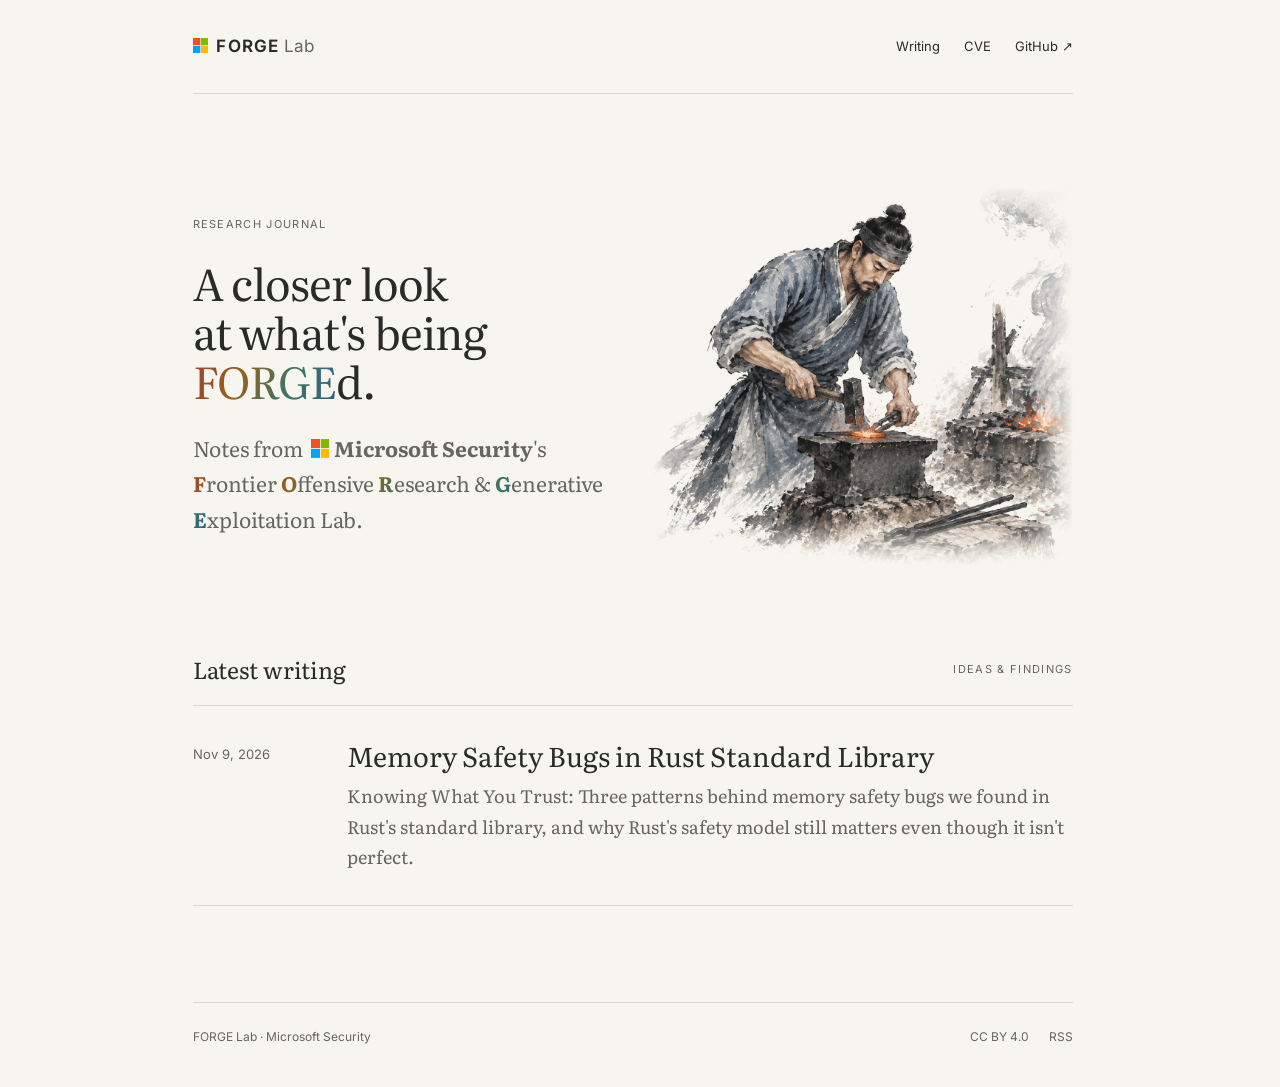
==== commit d5b5029c: "Publish Hugo blog" ====
--- a/index.html
+++ b/index.html
@@ -1,7 +1,7 @@
 <!doctype html><html lang=en-us><head><meta charset=utf-8><meta name=viewport content="width=device-width,initial-scale=1"><title>FORGE Lab</title><meta name=description content="Research notes from Microsoft's Frontier Offensive Research & Generative Exploitation Lab."><link rel=canonical href=https://forge-blog.github.io/><link rel=icon href=/favicon.ico sizes="16x16 32x32 48x48"><link rel=icon href=/favicon.svg type=image/svg+xml sizes=any><meta property="og:title" content="FORGE Lab"><meta property="og:description" content="Research notes from Microsoft's Frontier Offensive Research & Generative Exploitation Lab."><meta property="og:type" content="website"><meta property="og:url" content="https://forge-blog.github.io/"><meta property="og:site_name" content="FORGE Lab"><meta property="og:image" content="https://forge-blog.github.io/images/forge.png"><meta property="og:image:type" content="image/png"><meta property="og:image:width" content="1200"><meta property="og:image:height" content="630"><meta property="og:image:alt" content="Colorful FORGE lettering beside an ink-and-wash painting of an artisan forging glowing metal."><meta name=twitter:card content="summary_large_image"><meta name=twitter:title content="FORGE Lab"><meta name=twitter:description content="Research notes from Microsoft's Frontier Offensive Research & Generative Exploitation Lab."><meta name=twitter:image content="https://forge-blog.github.io/images/forge.png"><meta name=twitter:image:alt content="Colorful FORGE lettering beside an ink-and-wash painting of an artisan forging glowing metal."><link rel=alternate type=application/rss+xml title="FORGE Lab" href=https://forge-blog.github.io/index.xml><link rel=preload href=/fonts/literata-latin-opsz-normal.woff2 as=font type=font/woff2 crossorigin><link rel=stylesheet href=/css/main.min.6b3446ae4c02c73ff0435b36d918fc8d1e6ddf36005171779b54e2d062aebd97.css integrity="sha256-azRGrkwCxz/wQ1s22Rj8jR5t3zYAUXF3m1Ti0GKuvZc="><meta name=generator content="Hugo 0.168.0"></head><body><a class=skip-link href=#main>Skip to content</a><div class=site><header class=site-header><a class=wordmark href=/ aria-label="FORGE Lab home"><svg class="microsoft-logo" viewBox="0 0 23 23" width="23" height="23" aria-hidden="true" focusable="false"><path fill="#f25022" d="M0 0h11v11H0z"/><path fill="#7fba00" d="M12 0h11v11H12z"/><path fill="#00a4ef" d="M0 12h11v11H0z"/><path fill="#ffb900" d="M12 12h11v11H12z"/></svg>
 FORGE<span> Lab</span></a><nav aria-label="Main navigation"><a href=/posts/>Writing</a>
 <a href=https://github.com/microsoft/forge-lab/blob/main/cve/cve.json aria-label="View CVE data on GitHub">CVE</a>
-<a href=https://github.com/microsoft/forge-lab>GitHub <span aria-hidden=true>↗</span></a></nav></header><main id=main><section class=intro aria-labelledby=intro-title><div class=intro-copy><p class=eyebrow>Research journal</p><h1 id=intro-title>A closer look<br>at what's <span class=forged-word><span class=forged-accent>FORGE</span>d.</span></h1><p class=lede>Notes from&nbsp;&nbsp;<span class=microsoft-name><svg class="microsoft-logo" viewBox="0 0 23 23" width="23" height="23" aria-hidden="true" focusable="false"><path fill="#f25022" d="M0 0h11v11H0z"/><path fill="#7fba00" d="M12 0h11v11H12z"/><path fill="#00a4ef" d="M0 12h11v11H0z"/><path fill="#ffb900" d="M12 12h11v11H12z"/></svg><strong>Microsoft Security</strong>'s</span> <span class=forged-accent>F</span>rontier <span class=forged-accent>O</span>ffensive <span class=forged-accent>R</span>esearch &
+<a href=https://github.com/microsoft/forge-lab>GitHub <span aria-hidden=true>↗</span></a></nav></header><main id=main><section class=intro aria-labelledby=intro-title><div class=intro-copy><p class=eyebrow>Research journal</p><h1 id=intro-title>A closer look<br>at what's being <span class=forged-word><span class=forged-accent>FORGE</span>d.</span></h1><p class=lede>Notes from&nbsp;&nbsp;<span class=microsoft-name><svg class="microsoft-logo" viewBox="0 0 23 23" width="23" height="23" aria-hidden="true" focusable="false"><path fill="#f25022" d="M0 0h11v11H0z"/><path fill="#7fba00" d="M12 0h11v11H12z"/><path fill="#00a4ef" d="M0 12h11v11H0z"/><path fill="#ffb900" d="M12 12h11v11H12z"/></svg><strong>Microsoft Security</strong>'s</span> <span class=forged-accent>F</span>rontier <span class=forged-accent>O</span>ffensive <span class=forged-accent>R</span>esearch &
 <span class=forged-accent>G</span>enerative <span class=forged-accent>E</span>xploitation Lab.</p></div><figure class=hero-artwork><div class=hero-artwork-frame data-ink-landscape><div class=forge-canvas><img class=forge-original src=/images/goryeo-forge-cutout_hu_98c9d7e5db81b15.webp srcset="/images/goryeo-forge-cutout_hu_98c9d7e5db81b15.webp 880w, /images/goryeo-forge-cutout_hu_d5f578030ef8feab.webp 1536w" sizes="(max-width: 600px) calc(135vw - 64.8px), (max-width: 760px) calc(135vw - 108px), (max-width: 960px) calc(67.5vw - 81px), 567px" width=1536 height=1024 alt="Goryeo-inspired ink-and-wash illustration of an artisan forging glowing metal beside a charcoal hearth." fetchpriority=high><div class=forge-scene aria-hidden=true><img class="forge-piece forge-piece-paper" src=/images/forge-cutout-layers/paper.acbd1e7e05901ce9d7af4a3ba81d753b1b2687f3eb4ee0a9e3a350464bcfe10c.webp width=1536 height=1024 alt data-depth=0 data-turn=0 data-ease=180 style="transform-origin:50% 50%" draggable=false>
 <img class="forge-piece forge-piece-smoke" src=/images/forge-cutout-layers/smoke.20034c106d60c0d6a7ec66d412ad4ab4d5e51dcc7a03ff9589fec0efef9fb79c.webp width=1536 height=1024 alt data-depth=20 data-turn=-4 data-ease=560 style="transform-origin:80% 60%" draggable=false>
 <img class="forge-piece forge-piece-hearth" src=/images/forge-cutout-layers/hearth.9763e409f0b742df9ee49e53575b55c272ff609d99c4b0514ec3165b95b27393.webp width=1536 height=1024 alt data-depth=2 data-turn=0 data-ease=200 style="transform-origin:80% 70%" draggable=false>
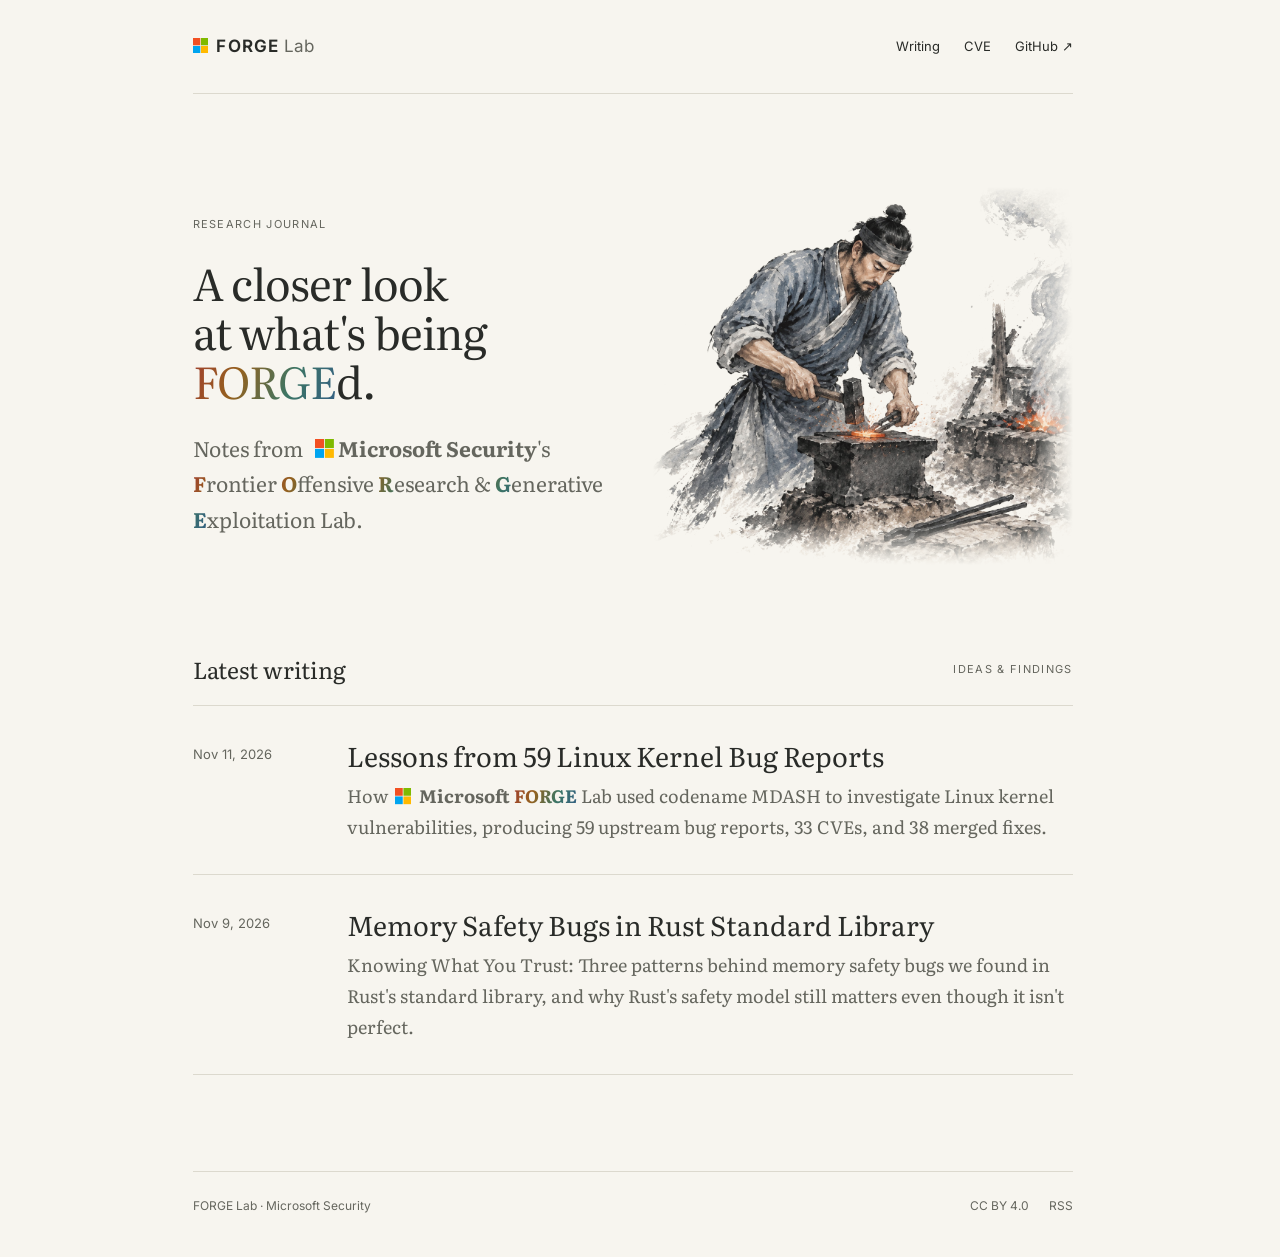
==== commit 9f6a7d30: "Publish Hugo blog" ====
--- a/index.html
+++ b/index.html
@@ -1,4 +1,4 @@
-<!doctype html><html lang=en-us><head><meta charset=utf-8><meta name=viewport content="width=device-width,initial-scale=1"><title>FORGE Lab</title><meta name=description content="Research notes from Microsoft's Frontier Offensive Research & Generative Exploitation Lab."><link rel=canonical href=https://forge-blog.github.io/><link rel=icon href=/favicon.ico sizes="16x16 32x32 48x48"><link rel=icon href=/favicon.svg type=image/svg+xml sizes=any><meta property="og:title" content="FORGE Lab"><meta property="og:description" content="Research notes from Microsoft's Frontier Offensive Research & Generative Exploitation Lab."><meta property="og:type" content="website"><meta property="og:url" content="https://forge-blog.github.io/"><meta property="og:site_name" content="FORGE Lab"><meta property="og:image" content="https://forge-blog.github.io/images/forge.png"><meta property="og:image:type" content="image/png"><meta property="og:image:width" content="1200"><meta property="og:image:height" content="630"><meta property="og:image:alt" content="Colorful FORGE lettering beside an ink-and-wash painting of an artisan forging glowing metal."><meta name=twitter:card content="summary_large_image"><meta name=twitter:title content="FORGE Lab"><meta name=twitter:description content="Research notes from Microsoft's Frontier Offensive Research & Generative Exploitation Lab."><meta name=twitter:image content="https://forge-blog.github.io/images/forge.png"><meta name=twitter:image:alt content="Colorful FORGE lettering beside an ink-and-wash painting of an artisan forging glowing metal."><link rel=alternate type=application/rss+xml title="FORGE Lab" href=https://forge-blog.github.io/index.xml><link rel=preload href=/fonts/literata-latin-opsz-normal.woff2 as=font type=font/woff2 crossorigin><link rel=stylesheet href=/css/main.min.6b3446ae4c02c73ff0435b36d918fc8d1e6ddf36005171779b54e2d062aebd97.css integrity="sha256-azRGrkwCxz/wQ1s22Rj8jR5t3zYAUXF3m1Ti0GKuvZc="><meta name=generator content="Hugo 0.168.0"></head><body><a class=skip-link href=#main>Skip to content</a><div class=site><header class=site-header><a class=wordmark href=/ aria-label="FORGE Lab home"><svg class="microsoft-logo" viewBox="0 0 23 23" width="23" height="23" aria-hidden="true" focusable="false"><path fill="#f25022" d="M0 0h11v11H0z"/><path fill="#7fba00" d="M12 0h11v11H12z"/><path fill="#00a4ef" d="M0 12h11v11H0z"/><path fill="#ffb900" d="M12 12h11v11H12z"/></svg>
+<!doctype html><html lang=en-us><head><meta charset=utf-8><meta name=viewport content="width=device-width,initial-scale=1"><title>FORGE Lab</title><meta name=description content="Research notes from Microsoft's Frontier Offensive Research & Generative Exploitation Lab."><link rel=canonical href=https://forge-blog.github.io/><link rel=icon href=/favicon.ico sizes="16x16 32x32 48x48"><link rel=icon href=/favicon.svg type=image/svg+xml sizes=any><meta property="og:title" content="FORGE Lab"><meta property="og:description" content="Research notes from Microsoft's Frontier Offensive Research & Generative Exploitation Lab."><meta property="og:type" content="website"><meta property="og:url" content="https://forge-blog.github.io/"><meta property="og:site_name" content="FORGE Lab"><meta property="og:image" content="https://forge-blog.github.io/images/forge.png"><meta property="og:image:type" content="image/png"><meta property="og:image:width" content="1200"><meta property="og:image:height" content="630"><meta property="og:image:alt" content="Colorful FORGE lettering beside an ink-and-wash painting of an artisan forging glowing metal."><meta name=twitter:card content="summary_large_image"><meta name=twitter:title content="FORGE Lab"><meta name=twitter:description content="Research notes from Microsoft's Frontier Offensive Research & Generative Exploitation Lab."><meta name=twitter:image content="https://forge-blog.github.io/images/forge.png"><meta name=twitter:image:alt content="Colorful FORGE lettering beside an ink-and-wash painting of an artisan forging glowing metal."><link rel=alternate type=application/rss+xml title="FORGE Lab" href=https://forge-blog.github.io/index.xml><link rel=preload href=/fonts/literata-latin-opsz-normal.woff2 as=font type=font/woff2 crossorigin><link rel=stylesheet href=/css/main.min.e719fcb270c8fbf387863246123ef728acc0dc178778e21fab99704d76f88182.css integrity="sha256-5xn8snDI+/OHhjJGEj73KKzA3BeHeOIfq5lwTXb4gYI="><meta name=generator content="Hugo 0.168.0"></head><body><a class=skip-link href=#main>Skip to content</a><div class=site><header class=site-header><a class=wordmark href=/ aria-label="FORGE Lab home"><svg class="microsoft-logo" viewBox="0 0 23 23" width="23" height="23" aria-hidden="true" focusable="false"><path fill="#f25022" d="M0 0h11v11H0z"/><path fill="#7fba00" d="M12 0h11v11H12z"/><path fill="#00a4ef" d="M0 12h11v11H0z"/><path fill="#ffb900" d="M12 12h11v11H12z"/></svg>
 FORGE<span> Lab</span></a><nav aria-label="Main navigation"><a href=/posts/>Writing</a>
 <a href=https://github.com/microsoft/forge-lab/blob/main/cve/cve.json aria-label="View CVE data on GitHub">CVE</a>
 <a href=https://github.com/microsoft/forge-lab>GitHub <span aria-hidden=true>↗</span></a></nav></header><main id=main><section class=intro aria-labelledby=intro-title><div class=intro-copy><p class=eyebrow>Research journal</p><h1 id=intro-title>A closer look<br>at what's being <span class=forged-word><span class=forged-accent>FORGE</span>d.</span></h1><p class=lede>Notes from&nbsp;&nbsp;<span class=microsoft-name><svg class="microsoft-logo" viewBox="0 0 23 23" width="23" height="23" aria-hidden="true" focusable="false"><path fill="#f25022" d="M0 0h11v11H0z"/><path fill="#7fba00" d="M12 0h11v11H12z"/><path fill="#00a4ef" d="M0 12h11v11H0z"/><path fill="#ffb900" d="M12 12h11v11H12z"/></svg><strong>Microsoft Security</strong>'s</span> <span class=forged-accent>F</span>rontier <span class=forged-accent>O</span>ffensive <span class=forged-accent>R</span>esearch &
@@ -7,5 +7,6 @@
 <img class="forge-piece forge-piece-hearth" src=/images/forge-cutout-layers/hearth.9763e409f0b742df9ee49e53575b55c272ff609d99c4b0514ec3165b95b27393.webp width=1536 height=1024 alt data-depth=2 data-turn=0 data-ease=200 style="transform-origin:80% 70%" draggable=false>
 <img class="forge-piece forge-piece-foreground" src=/images/forge-cutout-layers/foreground.7bf519e1259902a5a5decfe9044cb2b8ff9ede3532ffd55ca2c9fefbaf793695.webp width=1536 height=1024 alt data-depth=4 data-turn=0.2 data-ease=160 style="transform-origin:52% 85%" draggable=false><div class=forge-rig data-depth=3 data-turn=0.4 data-ease=220 style="transform-origin:39% 70%"><img class="forge-piece forge-piece-artisan" src=/images/forge-cutout-layers/artisan.19609eb313fe0c6171b5fff6ccab23105f4fe3c1727af1dad358687d56bac697.webp width=1536 height=1024 alt data-depth=0 data-turn=0 data-ease=95 style="transform-origin:36.85% 53.5%" draggable=false>
 <img class="forge-piece forge-piece-hammer-underpaint" src=/images/forge-cutout-layers/hammer-underpaint.c1f389c34bd3b0f27e4aceddc502bada90993a6366d7aab672c4b686193d6135.webp width=1536 height=1024 alt data-depth=0 data-turn=0 data-ease=95 style="transform-origin:36.85% 53.5%" draggable=false>
-<img class="forge-piece forge-piece-hammer" src=/images/forge-cutout-layers/hammer.189d9d5e3720ab8bb010acb61f63e65cf7b594b8d000cc62c3085c32be4caf27.webp width=1536 height=1024 alt data-depth=0 data-turn=24 data-ease=95 style="transform-origin:36.85% 53.5%" draggable=false></div></div><svg class="forge-layers" viewBox="0 0 1536 1024" aria-hidden="true"><defs><radialGradient id="forge-heat"><stop stop-color="#f8b25b" stop-opacity=".5"/><stop offset="1" stop-color="#df7134" stop-opacity="0"/></radialGradient><linearGradient id="forge-flame-wash" x1="0" y1="1" x2="0" y2="0"><stop stop-color="#f8d28a" stop-opacity=".85"/><stop offset=".45" stop-color="#e99445" stop-opacity=".7"/><stop offset="1" stop-color="#b35c34" stop-opacity=".15"/></linearGradient></defs><g data-depth="2"><g class="forge-heat"><ellipse cx="756" cy="671" rx="84" ry="28" fill="url(#forge-heat)"/><ellipse cx="1223" cy="643" rx="96" ry="45" fill="url(#forge-heat)"/></g><g class="forge-flames" fill="url(#forge-flame-wash)"><path class="forge-flame" d="M1178 652c-15-13-3-24 0-33s-3-15-2-22c18 14 8 23 14 32s11 16 6 24z" style="transform-origin:1187px 652px"/><path class="forge-flame" d="M1202 653c-15-23 19-28 7-59 25 21 3 33 15 43 3-7 9-10 10-19 13 22 3 31-4 37z" style="transform-origin:1217px 653px"/><path class="forge-flame" d="M1240 652c-8-16 17-22 9-42 23 19 1 31 16 42z" style="transform-origin:1252px 652px"/></g></g><g data-depth="24" data-drift="-1.2"><g class="forge-smoke" fill="none" stroke="#847e70" stroke-linecap="round"><path d="M1242 560c-24-33 33-49 14-83s-25-37-4-67" stroke-width="7" opacity=".14"/><path d="M1262 551c19-33-10-47 8-77s26-35 16-59" stroke-width="4" opacity=".12"/></g></g><g data-depth="32" data-drift="-1.5"><g class="forge-sparks" fill="#c96f35"><circle cx="776" cy="633" r="3" opacity=".75"/><circle cx="802" cy="611" r="2.5" opacity=".65"/><circle cx="828" cy="586" r="2" opacity=".6"/><circle cx="734" cy="621" r="2" opacity=".55"/><circle cx="1195" cy="604" r="2.5" opacity=".65"/><circle cx="1239" cy="586" r="2" opacity=".6"/></g></g><g data-depth="4" data-turn=".2" data-ease="160" style="transform-origin:52% 85%"><ellipse class="forge-strike-flash" cx="756" cy="671" rx="76" ry="35" fill="url(#forge-heat)"/><g class="forge-burst" stroke-linecap="round"/></g></svg></div></div></figure></section><section class=writing aria-labelledby=writing-title><div class=section-heading><h2 id=writing-title>Latest writing</h2><span class=eyebrow>Ideas & findings</span></div><ul class=post-list><li><time datetime=2026-11-09>Nov 9, 2026</time><div><h2><a href=/posts/rust-std-memory-safety/>Memory Safety Bugs in Rust Standard Library</a></h2><p>Knowing What You Trust: Three patterns behind memory safety bugs we found in Rust's standard library, and why Rust's safety model still matters even though it isn't perfect.</p></div></li></ul></section><script src=/js/ink-landscape.min.88a31b642de6fbfcbd6294afa0492c24c23c09e62ae69a5534d155561a08fcb4.js integrity="sha256-iKMbZC3m+/y9YpSvoEksJMI8CeYq5ppVNNFVVhoI/LQ=" defer></script></main><footer class=site-footer><span>FORGE Lab <span aria-hidden=true>·</span> Microsoft Security</span><div><a href=https://github.com/microsoft/forge-lab/blob/main/LICENSE>CC BY 4.0</a>
-<a href=/index.xml>RSS</a></div></footer></div></body></html>+<img class="forge-piece forge-piece-hammer" src=/images/forge-cutout-layers/hammer.189d9d5e3720ab8bb010acb61f63e65cf7b594b8d000cc62c3085c32be4caf27.webp width=1536 height=1024 alt data-depth=0 data-turn=24 data-ease=95 style="transform-origin:36.85% 53.5%" draggable=false></div></div><svg class="forge-layers" viewBox="0 0 1536 1024" aria-hidden="true"><defs><radialGradient id="forge-heat"><stop stop-color="#f8b25b" stop-opacity=".5"/><stop offset="1" stop-color="#df7134" stop-opacity="0"/></radialGradient><linearGradient id="forge-flame-wash" x1="0" y1="1" x2="0" y2="0"><stop stop-color="#f8d28a" stop-opacity=".85"/><stop offset=".45" stop-color="#e99445" stop-opacity=".7"/><stop offset="1" stop-color="#b35c34" stop-opacity=".15"/></linearGradient></defs><g data-depth="2"><g class="forge-heat"><ellipse cx="756" cy="671" rx="84" ry="28" fill="url(#forge-heat)"/><ellipse cx="1223" cy="643" rx="96" ry="45" fill="url(#forge-heat)"/></g><g class="forge-flames" fill="url(#forge-flame-wash)"><path class="forge-flame" d="M1178 652c-15-13-3-24 0-33s-3-15-2-22c18 14 8 23 14 32s11 16 6 24z" style="transform-origin:1187px 652px"/><path class="forge-flame" d="M1202 653c-15-23 19-28 7-59 25 21 3 33 15 43 3-7 9-10 10-19 13 22 3 31-4 37z" style="transform-origin:1217px 653px"/><path class="forge-flame" d="M1240 652c-8-16 17-22 9-42 23 19 1 31 16 42z" style="transform-origin:1252px 652px"/></g></g><g data-depth="24" data-drift="-1.2"><g class="forge-smoke" fill="none" stroke="#847e70" stroke-linecap="round"><path d="M1242 560c-24-33 33-49 14-83s-25-37-4-67" stroke-width="7" opacity=".14"/><path d="M1262 551c19-33-10-47 8-77s26-35 16-59" stroke-width="4" opacity=".12"/></g></g><g data-depth="32" data-drift="-1.5"><g class="forge-sparks" fill="#c96f35"><circle cx="776" cy="633" r="3" opacity=".75"/><circle cx="802" cy="611" r="2.5" opacity=".65"/><circle cx="828" cy="586" r="2" opacity=".6"/><circle cx="734" cy="621" r="2" opacity=".55"/><circle cx="1195" cy="604" r="2.5" opacity=".65"/><circle cx="1239" cy="586" r="2" opacity=".6"/></g></g><g data-depth="4" data-turn=".2" data-ease="160" style="transform-origin:52% 85%"><ellipse class="forge-strike-flash" cx="756" cy="671" rx="76" ry="35" fill="url(#forge-heat)"/><g class="forge-burst" stroke-linecap="round"/></g></svg></div></div></figure></section><section class=writing aria-labelledby=writing-title><div class=section-heading><h2 id=writing-title>Latest writing</h2><span class=eyebrow>Ideas & findings</span></div><ul class=post-list><li><time datetime=2026-11-11>Nov 11, 2026</time><div class=post-list-copy><h2><a href=/posts/linux-kernel-3-month-lookback/>Lessons from 59 Linux Kernel Bug Reports</a></h2><p>How Microsoft FORGE Lab used codename MDASH to investigate Linux kernel vulnerabilities, producing 59 upstream bug reports, 33 CVEs, and 38 merged fixes.</p></div></li><li><time datetime=2026-11-09>Nov 9, 2026</time><div class=post-list-copy><h2><a href=/posts/rust-std-memory-safety/>Memory Safety Bugs in Rust Standard Library</a></h2><p>Knowing What You Trust: Three patterns behind memory safety bugs we found in Rust's standard library, and why Rust's safety model still matters even though it isn't perfect.</p></div></li></ul></section><script src=/js/ink-landscape.min.9b027c6e19161efa9818a6c634bbab5d9f531083fd111b923a5ec4f8901bd94d.js integrity="sha256-mwJ8bhkWHvqYGKbGNLurXZ9TEIP9ERuSOl7E+JAb2U0=" defer></script></main><footer class=site-footer><span>FORGE Lab <span aria-hidden=true>·</span> Microsoft Security</span><div><a href=https://github.com/microsoft/forge-lab/blob/main/LICENSE>CC BY 4.0</a>
+<a href=/index.xml>RSS</a></div></footer></div><template id=microsoft-logo-template><svg class="microsoft-logo" viewBox="0 0 23 23" width="23" height="23" aria-hidden="true" focusable="false"><path fill="#f25022" d="M0 0h11v11H0z"/><path fill="#7fba00" d="M12 0h11v11H12z"/><path fill="#00a4ef" d="M0 12h11v11H0z"/><path fill="#ffb900" d="M12 12h11v11H12z"/></svg>
+</template><script src=/js/brand-wordmarks.min.75b2ff0bb11dea33e736ba76fb86dfceb06dd72eebec67faed4c25536d3dc68c.js integrity="sha256-dbL/C7Ed6jPnNrp2+4bfzrBt1y7r7Gf67UwlU209xow=" defer></script></body></html>
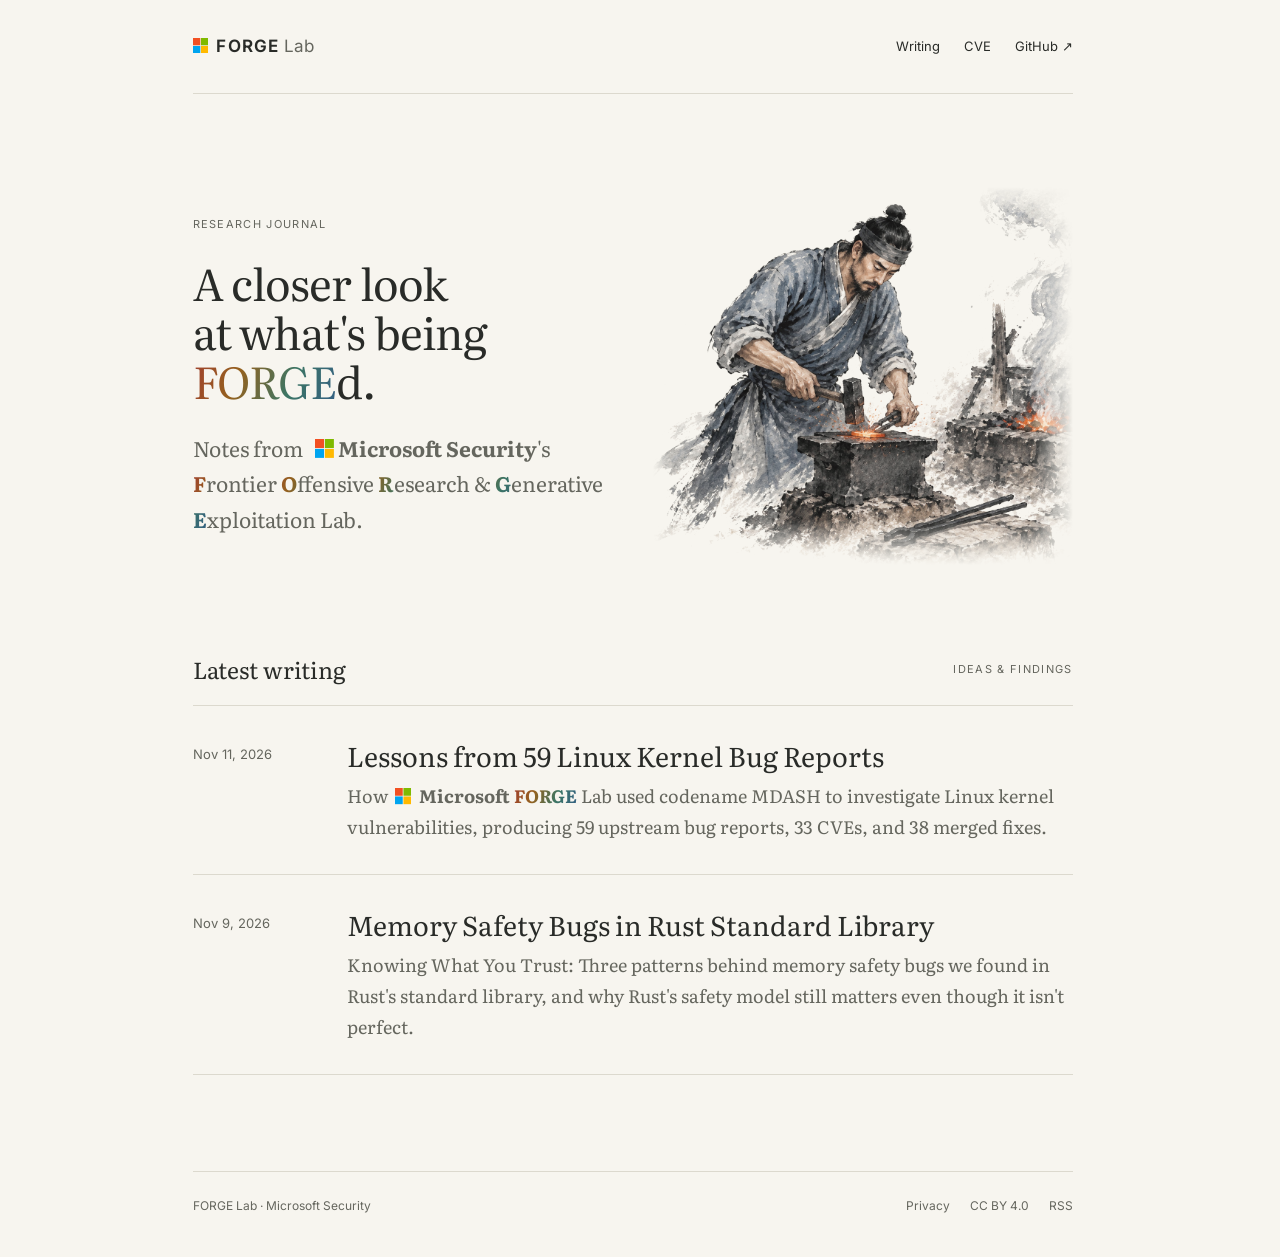
==== commit 28bc1e12: "Publish Hugo blog" ====
--- a/index.html
+++ b/index.html
@@ -7,6 +7,7 @@
 <img class="forge-piece forge-piece-hearth" src=/images/forge-cutout-layers/hearth.9763e409f0b742df9ee49e53575b55c272ff609d99c4b0514ec3165b95b27393.webp width=1536 height=1024 alt data-depth=2 data-turn=0 data-ease=200 style="transform-origin:80% 70%" draggable=false>
 <img class="forge-piece forge-piece-foreground" src=/images/forge-cutout-layers/foreground.7bf519e1259902a5a5decfe9044cb2b8ff9ede3532ffd55ca2c9fefbaf793695.webp width=1536 height=1024 alt data-depth=4 data-turn=0.2 data-ease=160 style="transform-origin:52% 85%" draggable=false><div class=forge-rig data-depth=3 data-turn=0.4 data-ease=220 style="transform-origin:39% 70%"><img class="forge-piece forge-piece-artisan" src=/images/forge-cutout-layers/artisan.19609eb313fe0c6171b5fff6ccab23105f4fe3c1727af1dad358687d56bac697.webp width=1536 height=1024 alt data-depth=0 data-turn=0 data-ease=95 style="transform-origin:36.85% 53.5%" draggable=false>
 <img class="forge-piece forge-piece-hammer-underpaint" src=/images/forge-cutout-layers/hammer-underpaint.c1f389c34bd3b0f27e4aceddc502bada90993a6366d7aab672c4b686193d6135.webp width=1536 height=1024 alt data-depth=0 data-turn=0 data-ease=95 style="transform-origin:36.85% 53.5%" draggable=false>
-<img class="forge-piece forge-piece-hammer" src=/images/forge-cutout-layers/hammer.189d9d5e3720ab8bb010acb61f63e65cf7b594b8d000cc62c3085c32be4caf27.webp width=1536 height=1024 alt data-depth=0 data-turn=24 data-ease=95 style="transform-origin:36.85% 53.5%" draggable=false></div></div><svg class="forge-layers" viewBox="0 0 1536 1024" aria-hidden="true"><defs><radialGradient id="forge-heat"><stop stop-color="#f8b25b" stop-opacity=".5"/><stop offset="1" stop-color="#df7134" stop-opacity="0"/></radialGradient><linearGradient id="forge-flame-wash" x1="0" y1="1" x2="0" y2="0"><stop stop-color="#f8d28a" stop-opacity=".85"/><stop offset=".45" stop-color="#e99445" stop-opacity=".7"/><stop offset="1" stop-color="#b35c34" stop-opacity=".15"/></linearGradient></defs><g data-depth="2"><g class="forge-heat"><ellipse cx="756" cy="671" rx="84" ry="28" fill="url(#forge-heat)"/><ellipse cx="1223" cy="643" rx="96" ry="45" fill="url(#forge-heat)"/></g><g class="forge-flames" fill="url(#forge-flame-wash)"><path class="forge-flame" d="M1178 652c-15-13-3-24 0-33s-3-15-2-22c18 14 8 23 14 32s11 16 6 24z" style="transform-origin:1187px 652px"/><path class="forge-flame" d="M1202 653c-15-23 19-28 7-59 25 21 3 33 15 43 3-7 9-10 10-19 13 22 3 31-4 37z" style="transform-origin:1217px 653px"/><path class="forge-flame" d="M1240 652c-8-16 17-22 9-42 23 19 1 31 16 42z" style="transform-origin:1252px 652px"/></g></g><g data-depth="24" data-drift="-1.2"><g class="forge-smoke" fill="none" stroke="#847e70" stroke-linecap="round"><path d="M1242 560c-24-33 33-49 14-83s-25-37-4-67" stroke-width="7" opacity=".14"/><path d="M1262 551c19-33-10-47 8-77s26-35 16-59" stroke-width="4" opacity=".12"/></g></g><g data-depth="32" data-drift="-1.5"><g class="forge-sparks" fill="#c96f35"><circle cx="776" cy="633" r="3" opacity=".75"/><circle cx="802" cy="611" r="2.5" opacity=".65"/><circle cx="828" cy="586" r="2" opacity=".6"/><circle cx="734" cy="621" r="2" opacity=".55"/><circle cx="1195" cy="604" r="2.5" opacity=".65"/><circle cx="1239" cy="586" r="2" opacity=".6"/></g></g><g data-depth="4" data-turn=".2" data-ease="160" style="transform-origin:52% 85%"><ellipse class="forge-strike-flash" cx="756" cy="671" rx="76" ry="35" fill="url(#forge-heat)"/><g class="forge-burst" stroke-linecap="round"/></g></svg></div></div></figure></section><section class=writing aria-labelledby=writing-title><div class=section-heading><h2 id=writing-title>Latest writing</h2><span class=eyebrow>Ideas & findings</span></div><ul class=post-list><li><time datetime=2026-11-11>Nov 11, 2026</time><div class=post-list-copy><h2><a href=/posts/linux-kernel-3-month-lookback/>Lessons from 59 Linux Kernel Bug Reports</a></h2><p>How Microsoft FORGE Lab used codename MDASH to investigate Linux kernel vulnerabilities, producing 59 upstream bug reports, 33 CVEs, and 38 merged fixes.</p></div></li><li><time datetime=2026-11-09>Nov 9, 2026</time><div class=post-list-copy><h2><a href=/posts/rust-std-memory-safety/>Memory Safety Bugs in Rust Standard Library</a></h2><p>Knowing What You Trust: Three patterns behind memory safety bugs we found in Rust's standard library, and why Rust's safety model still matters even though it isn't perfect.</p></div></li></ul></section><script src=/js/ink-landscape.min.9b027c6e19161efa9818a6c634bbab5d9f531083fd111b923a5ec4f8901bd94d.js integrity="sha256-mwJ8bhkWHvqYGKbGNLurXZ9TEIP9ERuSOl7E+JAb2U0=" defer></script></main><footer class=site-footer><span>FORGE Lab <span aria-hidden=true>·</span> Microsoft Security</span><div><a href=https://github.com/microsoft/forge-lab/blob/main/LICENSE>CC BY 4.0</a>
+<img class="forge-piece forge-piece-hammer" src=/images/forge-cutout-layers/hammer.189d9d5e3720ab8bb010acb61f63e65cf7b594b8d000cc62c3085c32be4caf27.webp width=1536 height=1024 alt data-depth=0 data-turn=24 data-ease=95 style="transform-origin:36.85% 53.5%" draggable=false></div></div><svg class="forge-layers" viewBox="0 0 1536 1024" aria-hidden="true"><defs><radialGradient id="forge-heat"><stop stop-color="#f8b25b" stop-opacity=".5"/><stop offset="1" stop-color="#df7134" stop-opacity="0"/></radialGradient><linearGradient id="forge-flame-wash" x1="0" y1="1" x2="0" y2="0"><stop stop-color="#f8d28a" stop-opacity=".85"/><stop offset=".45" stop-color="#e99445" stop-opacity=".7"/><stop offset="1" stop-color="#b35c34" stop-opacity=".15"/></linearGradient></defs><g data-depth="2"><g class="forge-heat"><ellipse cx="756" cy="671" rx="84" ry="28" fill="url(#forge-heat)"/><ellipse cx="1223" cy="643" rx="96" ry="45" fill="url(#forge-heat)"/></g><g class="forge-flames" fill="url(#forge-flame-wash)"><path class="forge-flame" d="M1178 652c-15-13-3-24 0-33s-3-15-2-22c18 14 8 23 14 32s11 16 6 24z" style="transform-origin:1187px 652px"/><path class="forge-flame" d="M1202 653c-15-23 19-28 7-59 25 21 3 33 15 43 3-7 9-10 10-19 13 22 3 31-4 37z" style="transform-origin:1217px 653px"/><path class="forge-flame" d="M1240 652c-8-16 17-22 9-42 23 19 1 31 16 42z" style="transform-origin:1252px 652px"/></g></g><g data-depth="24" data-drift="-1.2"><g class="forge-smoke" fill="none" stroke="#847e70" stroke-linecap="round"><path d="M1242 560c-24-33 33-49 14-83s-25-37-4-67" stroke-width="7" opacity=".14"/><path d="M1262 551c19-33-10-47 8-77s26-35 16-59" stroke-width="4" opacity=".12"/></g></g><g data-depth="32" data-drift="-1.5"><g class="forge-sparks" fill="#c96f35"><circle cx="776" cy="633" r="3" opacity=".75"/><circle cx="802" cy="611" r="2.5" opacity=".65"/><circle cx="828" cy="586" r="2" opacity=".6"/><circle cx="734" cy="621" r="2" opacity=".55"/><circle cx="1195" cy="604" r="2.5" opacity=".65"/><circle cx="1239" cy="586" r="2" opacity=".6"/></g></g><g data-depth="4" data-turn=".2" data-ease="160" style="transform-origin:52% 85%"><ellipse class="forge-strike-flash" cx="756" cy="671" rx="76" ry="35" fill="url(#forge-heat)"/><g class="forge-burst" stroke-linecap="round"/></g></svg></div></div></figure></section><section class=writing aria-labelledby=writing-title><div class=section-heading><h2 id=writing-title>Latest writing</h2><span class=eyebrow>Ideas & findings</span></div><ul class=post-list><li><time datetime=2026-11-11>Nov 11, 2026</time><div class=post-list-copy><h2><a href=/posts/linux-kernel-3-month-lookback/>Lessons from 59 Linux Kernel Bug Reports</a></h2><p>How Microsoft FORGE Lab used codename MDASH to investigate Linux kernel vulnerabilities, producing 59 upstream bug reports, 33 CVEs, and 38 merged fixes.</p></div></li><li><time datetime=2026-11-09>Nov 9, 2026</time><div class=post-list-copy><h2><a href=/posts/rust-std-memory-safety/>Memory Safety Bugs in Rust Standard Library</a></h2><p>Knowing What You Trust: Three patterns behind memory safety bugs we found in Rust's standard library, and why Rust's safety model still matters even though it isn't perfect.</p></div></li></ul></section><script src=/js/ink-landscape.min.9b027c6e19161efa9818a6c634bbab5d9f531083fd111b923a5ec4f8901bd94d.js integrity="sha256-mwJ8bhkWHvqYGKbGNLurXZ9TEIP9ERuSOl7E+JAb2U0=" defer></script></main><footer class=site-footer><span>FORGE Lab <span aria-hidden=true>·</span> Microsoft Security</span><div><a href=/privacy/>Privacy</a>
+<a href=https://github.com/microsoft/forge-lab/blob/main/LICENSE>CC BY 4.0</a>
 <a href=/index.xml>RSS</a></div></footer></div><template id=microsoft-logo-template><svg class="microsoft-logo" viewBox="0 0 23 23" width="23" height="23" aria-hidden="true" focusable="false"><path fill="#f25022" d="M0 0h11v11H0z"/><path fill="#7fba00" d="M12 0h11v11H12z"/><path fill="#00a4ef" d="M0 12h11v11H0z"/><path fill="#ffb900" d="M12 12h11v11H12z"/></svg>
-</template><script src=/js/brand-wordmarks.min.75b2ff0bb11dea33e736ba76fb86dfceb06dd72eebec67faed4c25536d3dc68c.js integrity="sha256-dbL/C7Ed6jPnNrp2+4bfzrBt1y7r7Gf67UwlU209xow=" defer></script></body></html>+</template><script src=/js/brand-wordmarks.min.75b2ff0bb11dea33e736ba76fb86dfceb06dd72eebec67faed4c25536d3dc68c.js integrity="sha256-dbL/C7Ed6jPnNrp2+4bfzrBt1y7r7Gf67UwlU209xow=" defer></script><script src=/js/analytics.min.d0badc1179852b00f7a3026708a9bb086a32f58746ddc23c8bfd94de5e7a16bd.js integrity="sha256-0LrcEXmFKwD3owJnCKm7CGoy9YdG3cI8i/2U3l56Fr0=" data-instrumentation-key=5449b696-c544-491e-ae84-81ae961c78bf data-ingestion-endpoint=https://eastus-8.in.applicationinsights.azure.com/ data-site-url=https://forge-blog.github.io/ data-page-url=https://forge-blog.github.io/ defer></script></body></html>
